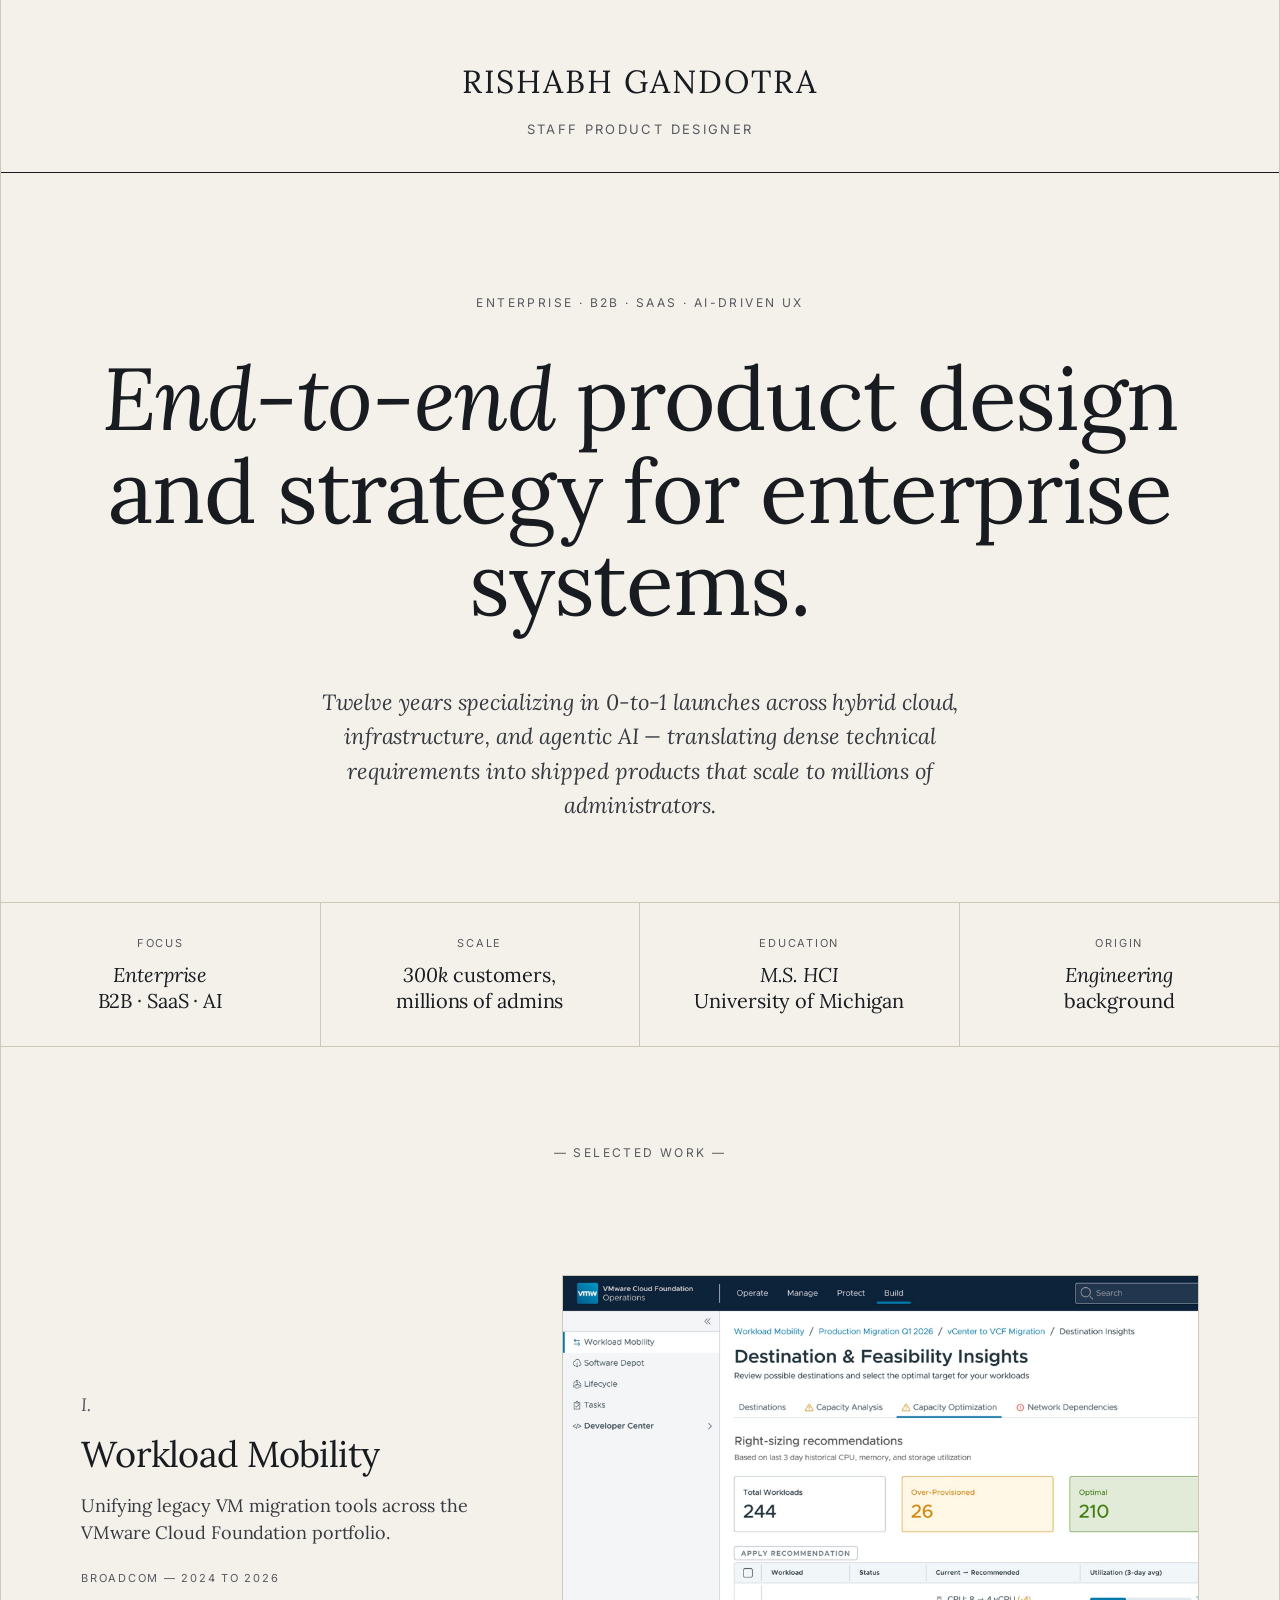
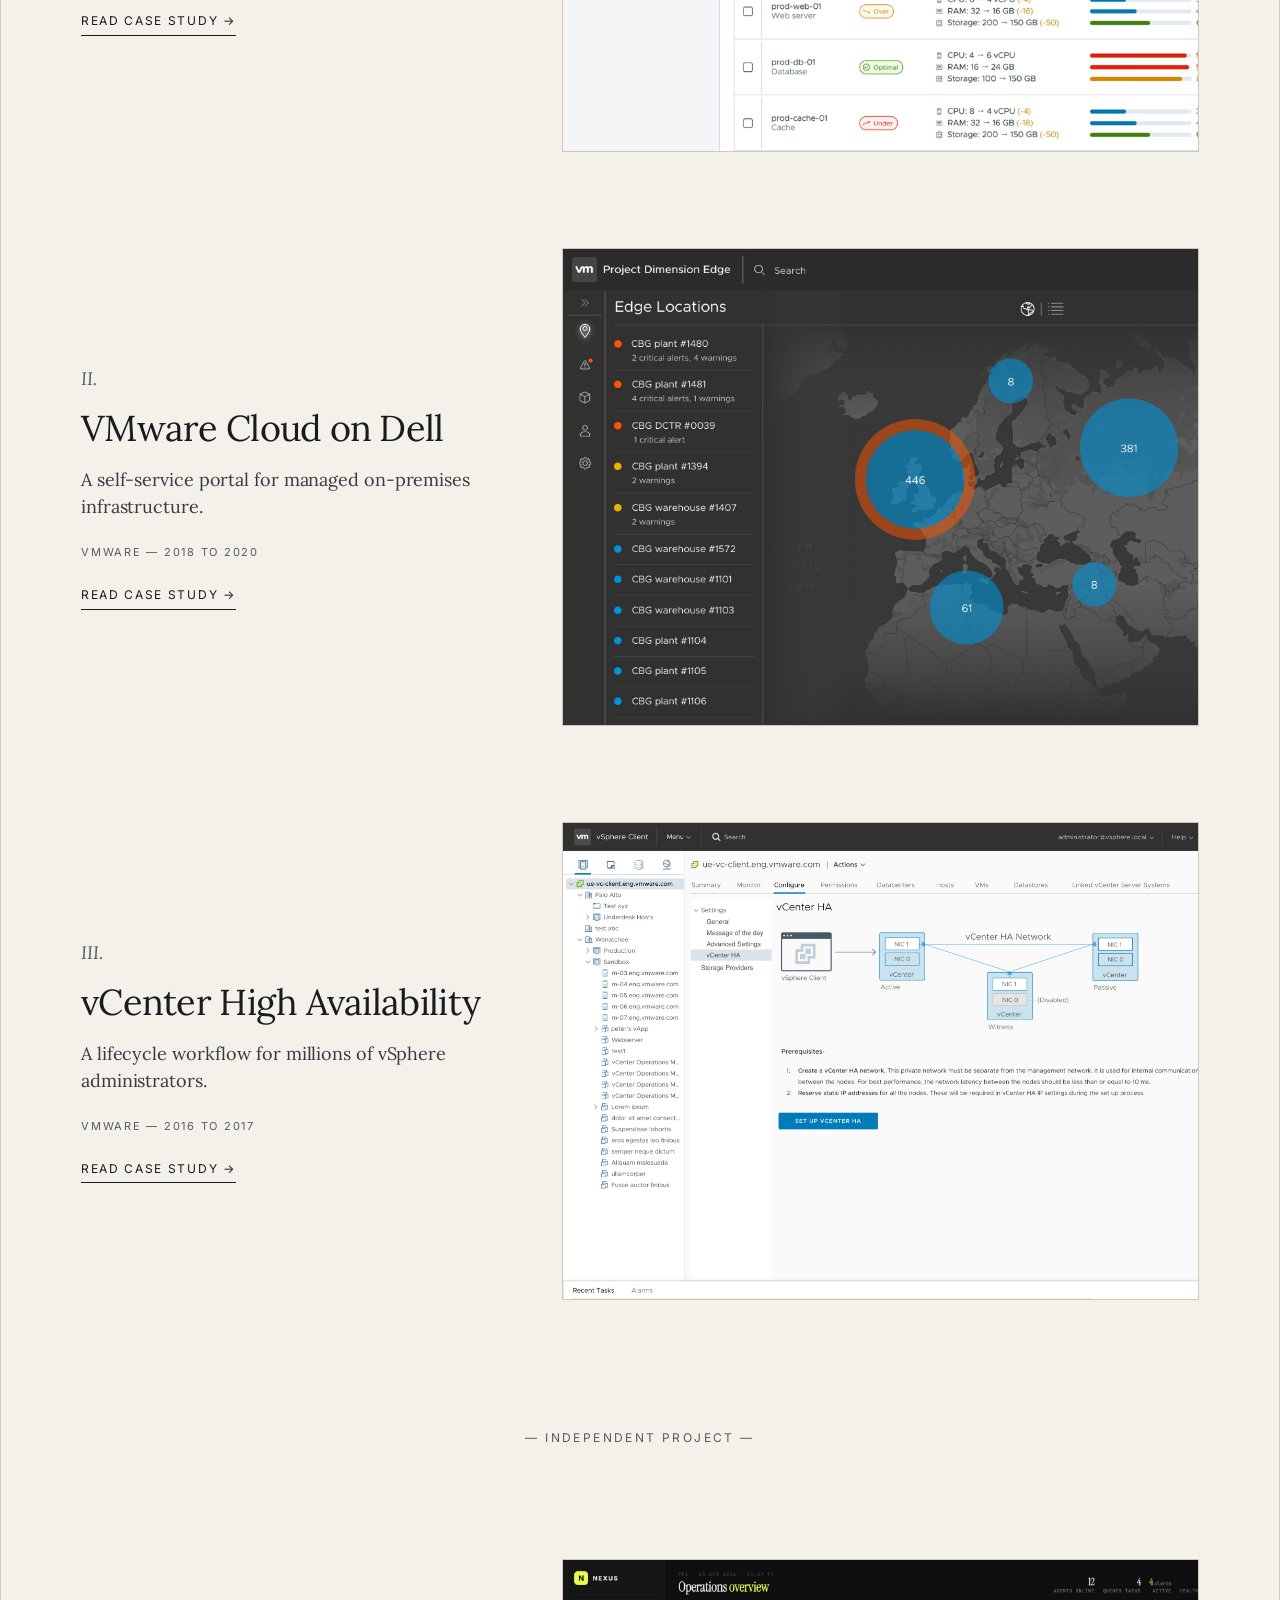
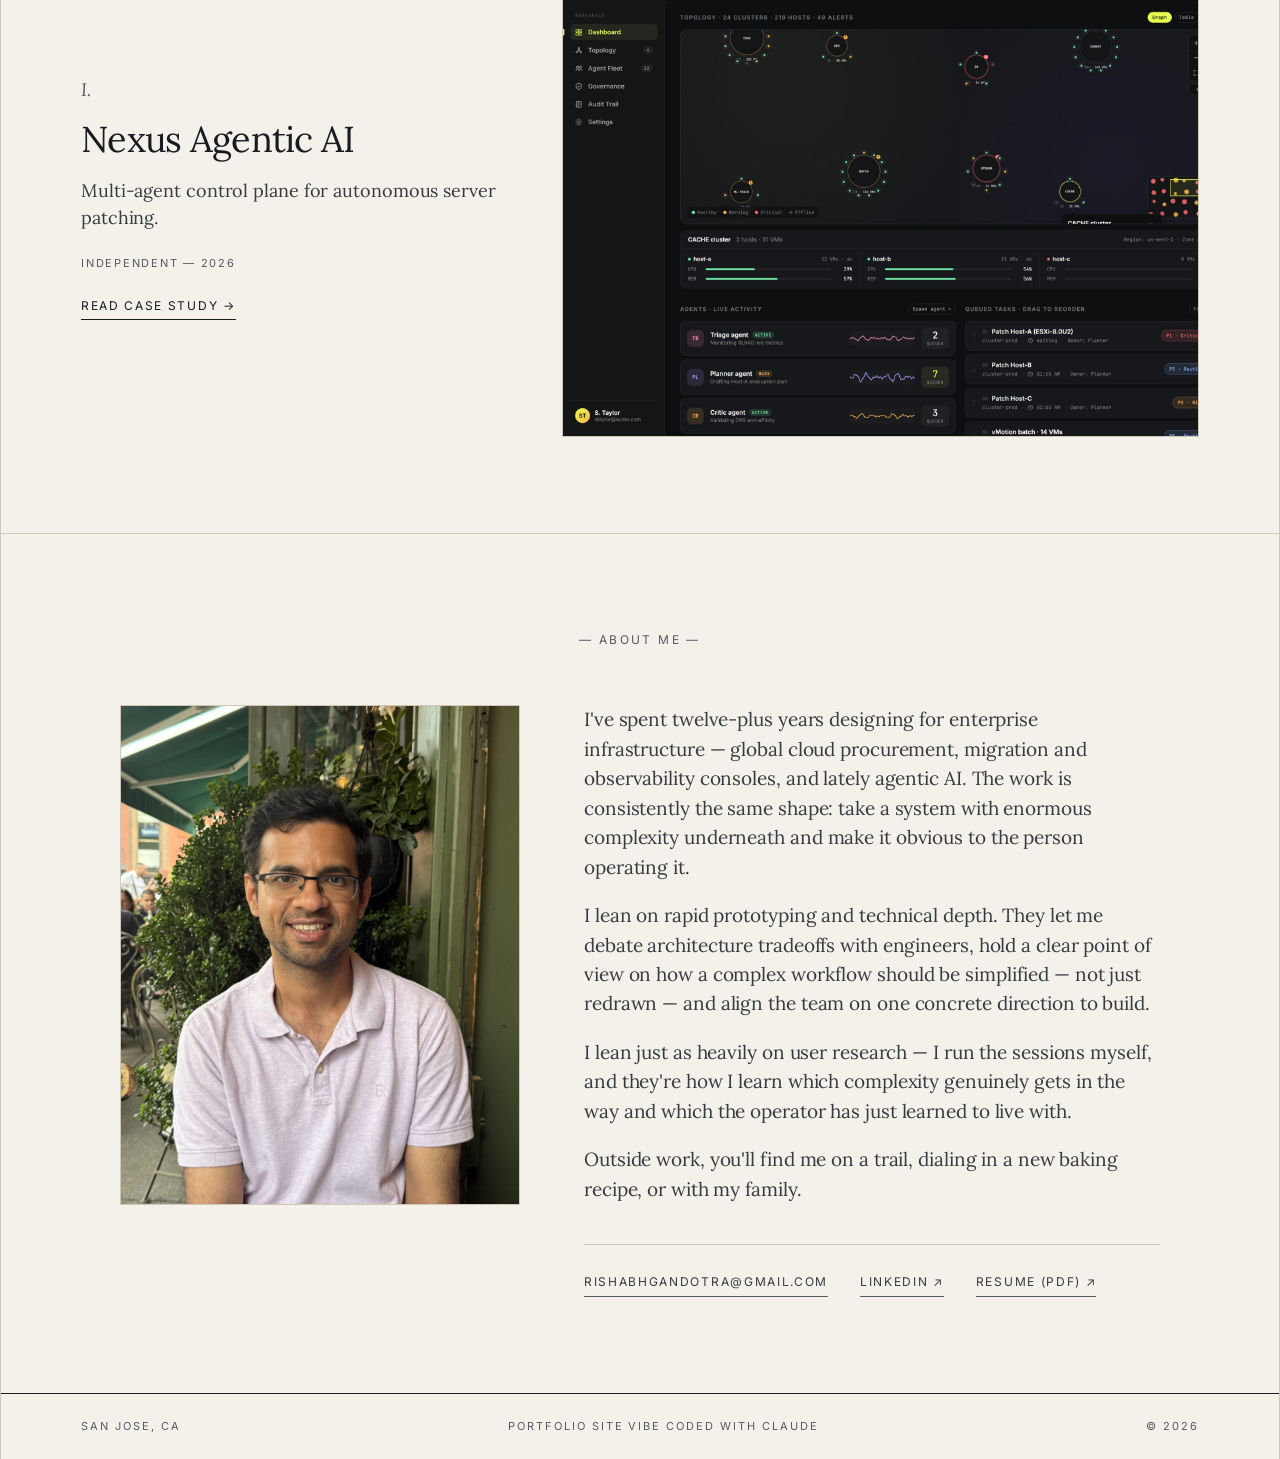
==== index.html @ c3713e0d "Rewrite About Me; refresh resume PDF Tighten the About Me section to a clearer point of view — a the" ====
<!doctype html>
<html lang="en">
<head>
<meta charset="utf-8" />
<meta name="viewport" content="width=device-width, initial-scale=1" />
<title>Rishabh Gandotra — Staff Product Designer</title>
<meta name="description" content="Staff Product Designer with over a decade of experience crafting enterprise B2B solutions. San Jose, CA." />
<link rel="icon" type="image/svg+xml" href="favicon.svg">
<link rel="icon" sizes="any" href="favicon.ico">
<link rel="preconnect" href="https://fonts.googleapis.com">
<link rel="preconnect" href="https://fonts.gstatic.com" crossorigin>
<link href="https://fonts.googleapis.com/css2?family=Lora:ital,wght@0,400;1,400&family=Inter:wght@400;500&display=swap" rel="stylesheet">
<style>
*, *::before, *::after { box-sizing: border-box; }
html, body { margin: 0; padding: 0; background: #F4F1EA; }
body { font-family: 'Inter', system-ui, sans-serif; }
#root { display: flex; justify-content: center; }

.qm {
  --bg: #F4F1EA;
  --ink: #181B20;
  --ink-2: #373B41;
  --muted: #575A60;
  --hair: #CFC8B9;
  background: var(--bg);
  color: var(--ink);
  font-family: 'Inter', -apple-system, sans-serif;
  font-size: 16px;
  line-height: 1.6;
  letter-spacing: -0.005em;
  width: 100%;
  max-width: 1280px;
  border-left: 1px solid var(--hair);
  border-right: 1px solid var(--hair);
  box-shadow: 0 1px 3px rgba(0,0,0,.04);
}
.qm a { color: inherit; text-decoration: none; }
.qm .container { padding: 0 80px; }

/* Masthead */
.qm .masthead {
  text-align: center;
  padding: 56px 80px 32px;
  border-bottom: 1px solid var(--ink);
}
.qm .masthead .name {
  font-family: 'Lora', 'Times New Roman', serif;
  font-weight: 400;
  font-size: 32px;
  letter-spacing: 0.06em;
  text-transform: uppercase;
}
.qm .masthead .sub {
  font-size: 13px;
  color: var(--muted);
  letter-spacing: 0.18em;
  text-transform: uppercase;
  margin-top: 12px;
}

/* Hero */
.qm .hero {
  padding: 120px 80px 80px;
  text-align: center;
  border-bottom: 1px solid var(--hair);
}
.qm .hero .eyebrow {
  font-size: 12px;
  letter-spacing: 0.2em;
  text-transform: uppercase;
  color: var(--muted);
  margin-bottom: 40px;
}
.qm .display {
  font-family: 'Lora', serif;
  font-weight: 400;
  font-size: 88px;
  line-height: 1.05;
  letter-spacing: -0.015em;
  max-width: 22ch;
  margin: 0 auto;
}
.qm .display em { font-style: italic; }
.qm .lead {
  margin: 56px auto 0;
  font-family: 'Lora', serif;
  font-style: italic;
  font-weight: 400;
  font-size: 22px;
  line-height: 1.55;
  color: var(--ink-2);
  max-width: 56ch;
}

/* Credentials strip */
.qm .credentials {
  display: grid;
  grid-template-columns: repeat(4, 1fr);
  border-bottom: 1px solid var(--hair);
  text-align: center;
}
.qm .credentials > div {
  padding: 32px 24px;
  border-right: 1px solid var(--hair);
}
.qm .credentials > div:last-child { border-right: none; }
.qm .credentials .label {
  font-size: 11px;
  letter-spacing: 0.16em;
  text-transform: uppercase;
  color: var(--muted);
  margin-bottom: 10px;
}
.qm .credentials .val {
  font-family: 'Lora', serif;
  font-size: 20px;
  letter-spacing: -0.005em;
  line-height: 1.3;
}
.qm .credentials .val em { font-style: italic; }

/* Work section */
.qm .work { padding: 96px 0; }
.qm .work-header {
  text-align: center;
  margin-bottom: 64px;
}
.qm .work-header .label {
  font-size: 12px;
  letter-spacing: 0.2em;
  text-transform: uppercase;
  color: var(--muted);
}

/* Case study rows */
.qm .case {
  display: grid;
  grid-template-columns: 1fr 1.5fr;
  gap: 56px;
  align-items: center;
  padding: 48px 0;
  cursor: pointer;
}
.qm .case:last-of-type { padding-bottom: 0; }
.qm .case-text {
  display: flex;
  flex-direction: column;
  padding: 8px 0;
}
.qm .case-text .num {
  font-family: 'Lora', serif;
  font-style: italic;
  font-size: 18px;
  color: var(--muted);
  margin-bottom: 16px;
}
.qm .case-text .ttl {
  font-family: 'Lora', serif;
  font-weight: 400;
  font-size: 36px;
  line-height: 1.05;
  letter-spacing: -0.02em;
  color: var(--ink);
  margin-bottom: 14px;
  width: fit-content;
  background-image: linear-gradient(currentColor, currentColor);
  background-repeat: no-repeat;
  background-position: 0 100%;
  background-size: 0% 1px;
  transition: background-size 0.5s cubic-bezier(0.4, 0, 0.2, 1);
  padding-bottom: 4px;
}
.qm .case:hover .case-text .ttl { background-size: 100% 1px; }
.qm .case-text .sub {
  font-family: 'Lora', serif;
  font-size: 18px;
  line-height: 1.5;
  color: var(--ink-2);
  max-width: 42ch;
  margin-bottom: 24px;
  letter-spacing: -0.005em;
}
.qm .case-text .yr {
  font-family: 'Inter', sans-serif;
  font-size: 11px;
  letter-spacing: 0.16em;
  text-transform: uppercase;
  color: var(--muted);
  margin-bottom: 24px;
}
.qm .case-text .case-link {
  font-family: 'Inter', sans-serif;
  font-size: 12px;
  letter-spacing: 0.14em;
  text-transform: uppercase;
  color: var(--ink);
  border-bottom: 1px solid var(--ink);
  padding-bottom: 4px;
  align-self: flex-start;
}
.qm .case-image {
  aspect-ratio: 4/3;
  border: 1px solid var(--hair);
  overflow: hidden;
  display: flex;
  align-items: center;
  justify-content: center;
  position: relative;
}
.qm .case-image img {
  width: 100%;
  height: 100%;
  object-fit: cover;
  object-position: top left;
  display: block;
}

/* About section */
.qm .about {
  padding: 96px 80px;
  border-top: 1px solid var(--hair);
}
.qm .about-grid {
  display: grid;
  grid-template-columns: 400px 1fr;
  gap: 64px;
  align-items: start;
  max-width: 1040px;
  margin: 0 auto;
}
.qm .about-photo {
  border: 1px solid var(--hair);
  background: #EEEAE0;
  aspect-ratio: 4/5;
  overflow: hidden;
}
.qm .about-photo img {
  width: 100%;
  height: 100%;
  object-fit: cover;
  object-position: center 18%;
  display: block;
}
.qm .about-text {
  font-family: 'Lora', serif;
  font-size: 19px;
  line-height: 1.55;
  color: var(--ink-2);
  letter-spacing: -0.005em;
}
.qm .about-text p { margin: 0; }
.qm .about-text p + p { margin-top: 1em; }
.qm .about-links {
  margin-top: 40px;
  padding-top: 28px;
  border-top: 1px solid var(--hair);
  display: flex;
  gap: 32px;
  flex-wrap: wrap;
  font-family: 'Inter', sans-serif;
  font-size: 12px;
  letter-spacing: 0.14em;
  text-transform: uppercase;
}
.qm .about-links a {
  border-bottom: 1px solid var(--muted);
  padding-bottom: 4px;
  color: var(--ink-2);
}
.qm .about-links a:hover { color: var(--ink); border-color: var(--ink); }

/* Footer */
.qm .footer {
  background: var(--bg);
  padding: 24px 80px;
  border-top: 1px solid var(--ink);
}
.qm .footer .colophon {
  font-size: 11px;
  letter-spacing: 0.18em;
  text-transform: uppercase;
  color: var(--muted);
  display: flex;
  justify-content: space-between;
}

/* ============ TABLET (≤ 1279px) ============ */
@media (max-width: 1279px) {
  .qm .container { padding: 0 48px; }
  .qm .masthead { padding: 48px 48px 28px; }
  .qm .hero { padding: 88px 48px 64px; }
  .qm .display { font-size: 68px; max-width: 22ch; }
  .qm .lead { font-size: 20px; margin-top: 44px; }
  .qm .credentials > div { padding: 28px 20px; }
  .qm .credentials .val { font-size: 18px; }
  .qm .work { padding: 80px 0; }
  .qm .work-header { margin-bottom: 48px; }
  .qm .case { grid-template-columns: 1fr 1.4fr; gap: 40px; padding: 36px 0; }
  .qm .case-text .ttl { font-size: 32px; }
  .qm .case-text .sub { font-size: 17px; }
  .qm .about { padding: 80px 48px; }
  .qm .about-grid {
    grid-template-columns: 340px 1fr;
    gap: 48px;
  }
  .qm .about-text { font-size: 18px; }
  .qm .footer { padding: 24px 48px; }
}

/* ============ MOBILE (≤ 767px) ============ */
@media (max-width: 767px) {
  body { background: var(--bg, #F4F1EA); }
  .qm {
    border-left: none;
    border-right: none;
    box-shadow: none;
  }
  .qm .container { padding: 0 20px; }

  /* Masthead */
  .qm .masthead { padding: 32px 20px 20px; }
  .qm .masthead .name { font-size: 22px; letter-spacing: 0.05em; }
  .qm .masthead .sub { font-size: 11px; letter-spacing: 0.16em; margin-top: 8px; }

  /* Hero */
  .qm .hero { padding: 48px 20px 36px; }
  .qm .hero .eyebrow { font-size: 10px; letter-spacing: 0.16em; margin-bottom: 24px; }
  .qm .display { font-size: 34px; line-height: 1.08; }
  .qm .lead { font-size: 17px; margin-top: 28px; line-height: 1.5; }

  /* Credentials — stack 4 → 1 */
  .qm .credentials { grid-template-columns: 1fr; }
  .qm .credentials > div {
    border-right: none;
    border-bottom: 1px solid var(--hair);
    padding: 20px 20px;
  }
  .qm .credentials > div:last-child { border-bottom: none; }
  .qm .credentials .label { font-size: 10px; margin-bottom: 6px; }
  .qm .credentials .val { font-size: 17px; }

  /* Work / case rows — stack image above text */
  .qm .work { padding: 48px 0; }
  .qm .work-header { margin-bottom: 32px; }
  .qm .work-header .label { font-size: 10px; }
  .qm .case {
    grid-template-columns: 1fr;
    gap: 16px;
    padding: 28px 0;
  }
  .qm .case-text { padding: 4px 0 0; }
  .qm .case-text .num { font-size: 16px; margin-bottom: 10px; }
  .qm .case-text .ttl { font-size: 26px; }
  .qm .case-text .sub { font-size: 16px; margin-bottom: 16px; }
  .qm .case-text .yr { font-size: 10px; margin-bottom: 16px; }
  .qm .case-text .case-link { font-size: 11px; }

  /* About — stack photo above text */
  .qm .about { padding: 48px 20px; }
  .qm .about-grid {
    grid-template-columns: 1fr;
    gap: 28px;
  }
  .qm .about-photo {
    max-width: 240px;
    margin: 0 auto;
    aspect-ratio: 4/5;
  }
  .qm .about-text { font-size: 17px; line-height: 1.55; }
  .qm .about-links {
    margin-top: 28px;
    padding-top: 20px;
    gap: 16px;
    font-size: 11px;
    flex-direction: column;
    align-items: flex-start;
  }

  /* Footer — stack colophon */
  .qm .footer { padding: 20px 20px; }
  .qm .footer .colophon {
    flex-direction: column;
    gap: 6px;
    text-align: center;
    align-items: center;
    font-size: 10px;
    letter-spacing: 0.16em;
  }
}
</style>
</head>
<body>

<div id="root">
  <div class="qm">

    <header class="masthead">
      <div class="name">Rishabh Gandotra</div>
      <div class="sub">Staff Product Designer</div>
    </header>

    <section class="hero">
      <div class="eyebrow">Enterprise · B2B · SaaS · AI-driven UX</div>
      <h1 class="display"><em>End-to-end</em> product design and strategy for enterprise systems.</h1>
      <p class="lead">Twelve years specializing in 0-to-1 launches across hybrid cloud, infrastructure, and agentic AI — translating dense technical requirements into shipped products that scale to millions of administrators.</p>
    </section>

    <section class="credentials" aria-label="Credentials">
      <div>
        <div class="label">Focus</div>
        <div class="val"><em>Enterprise</em><br>B2B · SaaS · AI</div>
      </div>
      <div>
        <div class="label">Scale</div>
        <div class="val"><em>300k</em> customers,<br>millions of admins</div>
      </div>
      <div>
        <div class="label">Education</div>
        <div class="val"><em>M.S. HCI</em><br>University of Michigan</div>
      </div>
      <div>
        <div class="label">Origin</div>
        <div class="val"><em>Engineering</em><br>background</div>
      </div>
    </section>

    <section class="work" aria-label="Selected Work">
      <div class="container">
        <div class="work-header">
          <div class="label">— Selected Work —</div>
        </div>

        <a class="case" href="case-studies/workload-mobility.html" aria-label="Read case study: Workload Mobility">
          <div class="case-text">
            <span class="num">I.</span>
            <div class="ttl">Workload Mobility</div>
            <div class="sub">Unifying legacy VM migration tools across the VMware Cloud Foundation portfolio.</div>
            <div class="yr">Broadcom — 2024 to 2026</div>
            <div class="case-link">Read case study →</div>
          </div>
          <div class="case-image" style="background:#fff">
            <img loading="lazy" src="assets/case-workload.jpg" alt="Workload Mobility — destination and feasibility insights">
          </div>
        </a>

        <a class="case" href="case-studies/vmware-cloud-on-dell.html" aria-label="Read case study: VMware Cloud on Dell">
          <div class="case-text">
            <span class="num">II.</span>
            <div class="ttl">VMware Cloud on Dell</div>
            <div class="sub">A self-service portal for managed on-premises infrastructure.</div>
            <div class="yr">VMware — 2018 to 2020</div>
            <div class="case-link">Read case study →</div>
          </div>
          <div class="case-image" style="background:#1B1B1B">
            <img loading="lazy" src="assets/case-vmc.jpg" alt="VMware Cloud on Dell — global edge locations">
          </div>
        </a>

        <a class="case" href="case-studies/vcenter-high-availability.html" aria-label="Read case study: vCenter High Availability">
          <div class="case-text">
            <span class="num">III.</span>
            <div class="ttl">vCenter High Availability</div>
            <div class="sub">A lifecycle workflow for millions of vSphere administrators.</div>
            <div class="yr">VMware — 2016 to 2017</div>
            <div class="case-link">Read case study →</div>
          </div>
          <div class="case-image" style="background:#fff">
            <img loading="lazy" src="assets/case-vcha.jpg" alt="vCenter High Availability — resource settings configuration">
          </div>
        </a>

        <div class="work-header" style="margin-top: 80px;">
          <div class="label">— Independent Project —</div>
        </div>

        <a class="case" href="case-studies/nexus-agentic-ai.html" aria-label="Read case study: Nexus Agentic AI">
          <div class="case-text">
            <span class="num">I.</span>
            <div class="ttl">Nexus Agentic AI</div>
            <div class="sub">Multi-agent control plane for autonomous server patching.</div>
            <div class="yr">Independent — 2026</div>
            <div class="case-link">Read case study →</div>
          </div>
          <div class="case-image" style="background:#0E0E0D">
            <img loading="lazy" src="assets/case-nexus.jpg" alt="Nexus Agentic AI — operations dashboard">
          </div>
        </a>
      </div>
    </section>

    <section class="about" id="about">
      <div class="work-header" style="margin-bottom:56px">
        <div class="label">— About Me —</div>
      </div>
      <div class="about-grid">
        <div class="about-photo">
          <img loading="lazy" src="assets/portrait.jpg" alt="Rishabh Gandotra">
        </div>
        <div class="about-text">
          <p>I've spent twelve-plus years designing for enterprise infrastructure — global cloud procurement, migration and observability consoles, and lately agentic AI. The work is consistently the same shape: take a system with enormous complexity underneath and make it obvious to the person operating it.</p>
          <p>I lean on rapid prototyping and technical depth. They let me debate architecture tradeoffs with engineers, hold a clear point of view on how a complex workflow should be simplified — not just redrawn — and align the team on one concrete direction to build.</p>
          <p>I lean just as heavily on user research — I run the sessions myself, and they're how I learn which complexity genuinely gets in the way and which the operator has just learned to live with.</p>
          <p>Outside work, you'll find me on a trail, dialing in a new baking recipe, or with my family.</p>
          <div class="about-links">
            <a href="mailto:rishabhgandotra@gmail.com">rishabhgandotra@gmail.com</a>
            <a href="https://www.linkedin.com/in/rishabhgandotra" target="_blank" rel="noopener noreferrer">LinkedIn ↗</a>
            <a href="assets/Rishabh-Gandotra-Resume.pdf" target="_blank" rel="noopener noreferrer">Resume (PDF) ↗</a>
          </div>
        </div>
      </div>
    </section>

    <footer class="footer">
      <div class="colophon">
        <span>San Jose, CA</span>
        <span>Portfolio site vibe coded with Claude</span>
        <span>© 2026</span>
      </div>
    </footer>

  </div>
</div>

<!-- Cloudflare Web Analytics -->
<script defer src='https://static.cloudflareinsights.com/beacon.min.js' data-cf-beacon='{"token": "ba10ff8f736d4e0297dd12cb1a3cc735"}'></script>
<!-- End Cloudflare Web Analytics -->
</body>
</html>
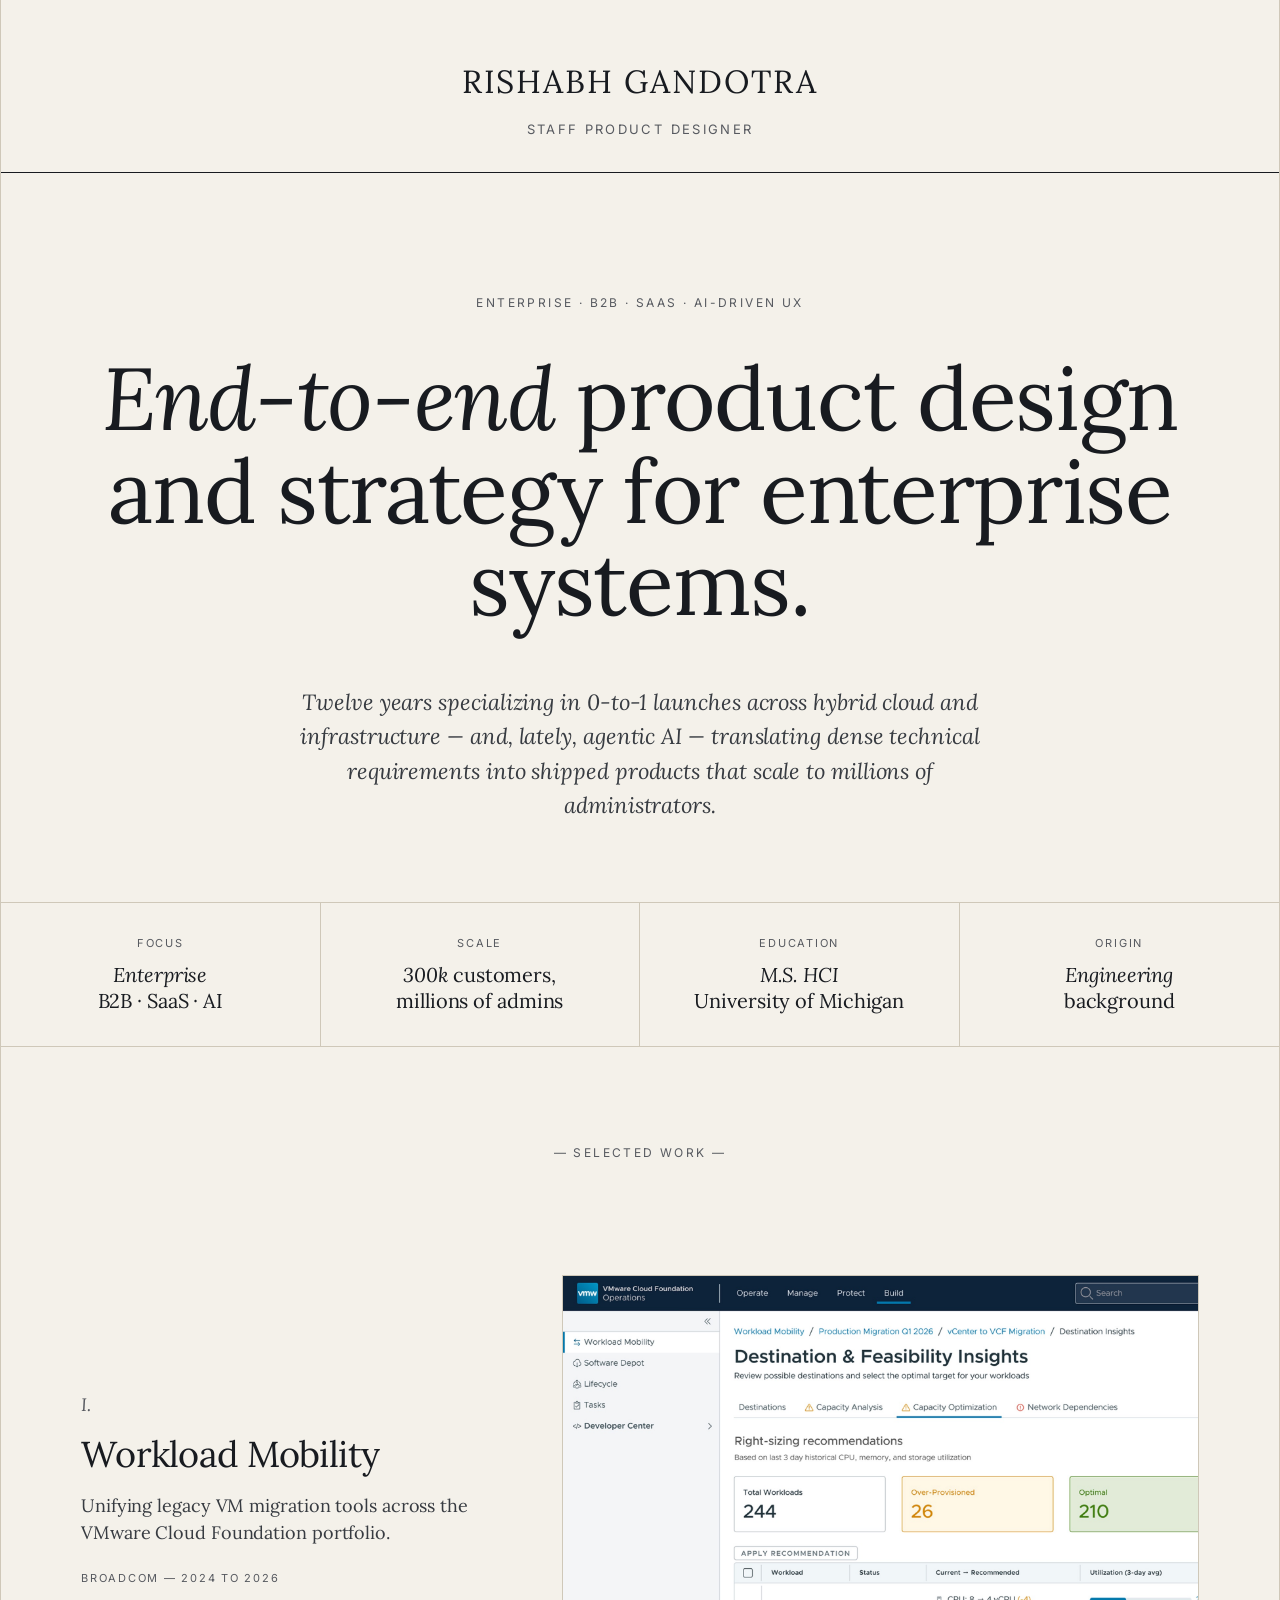
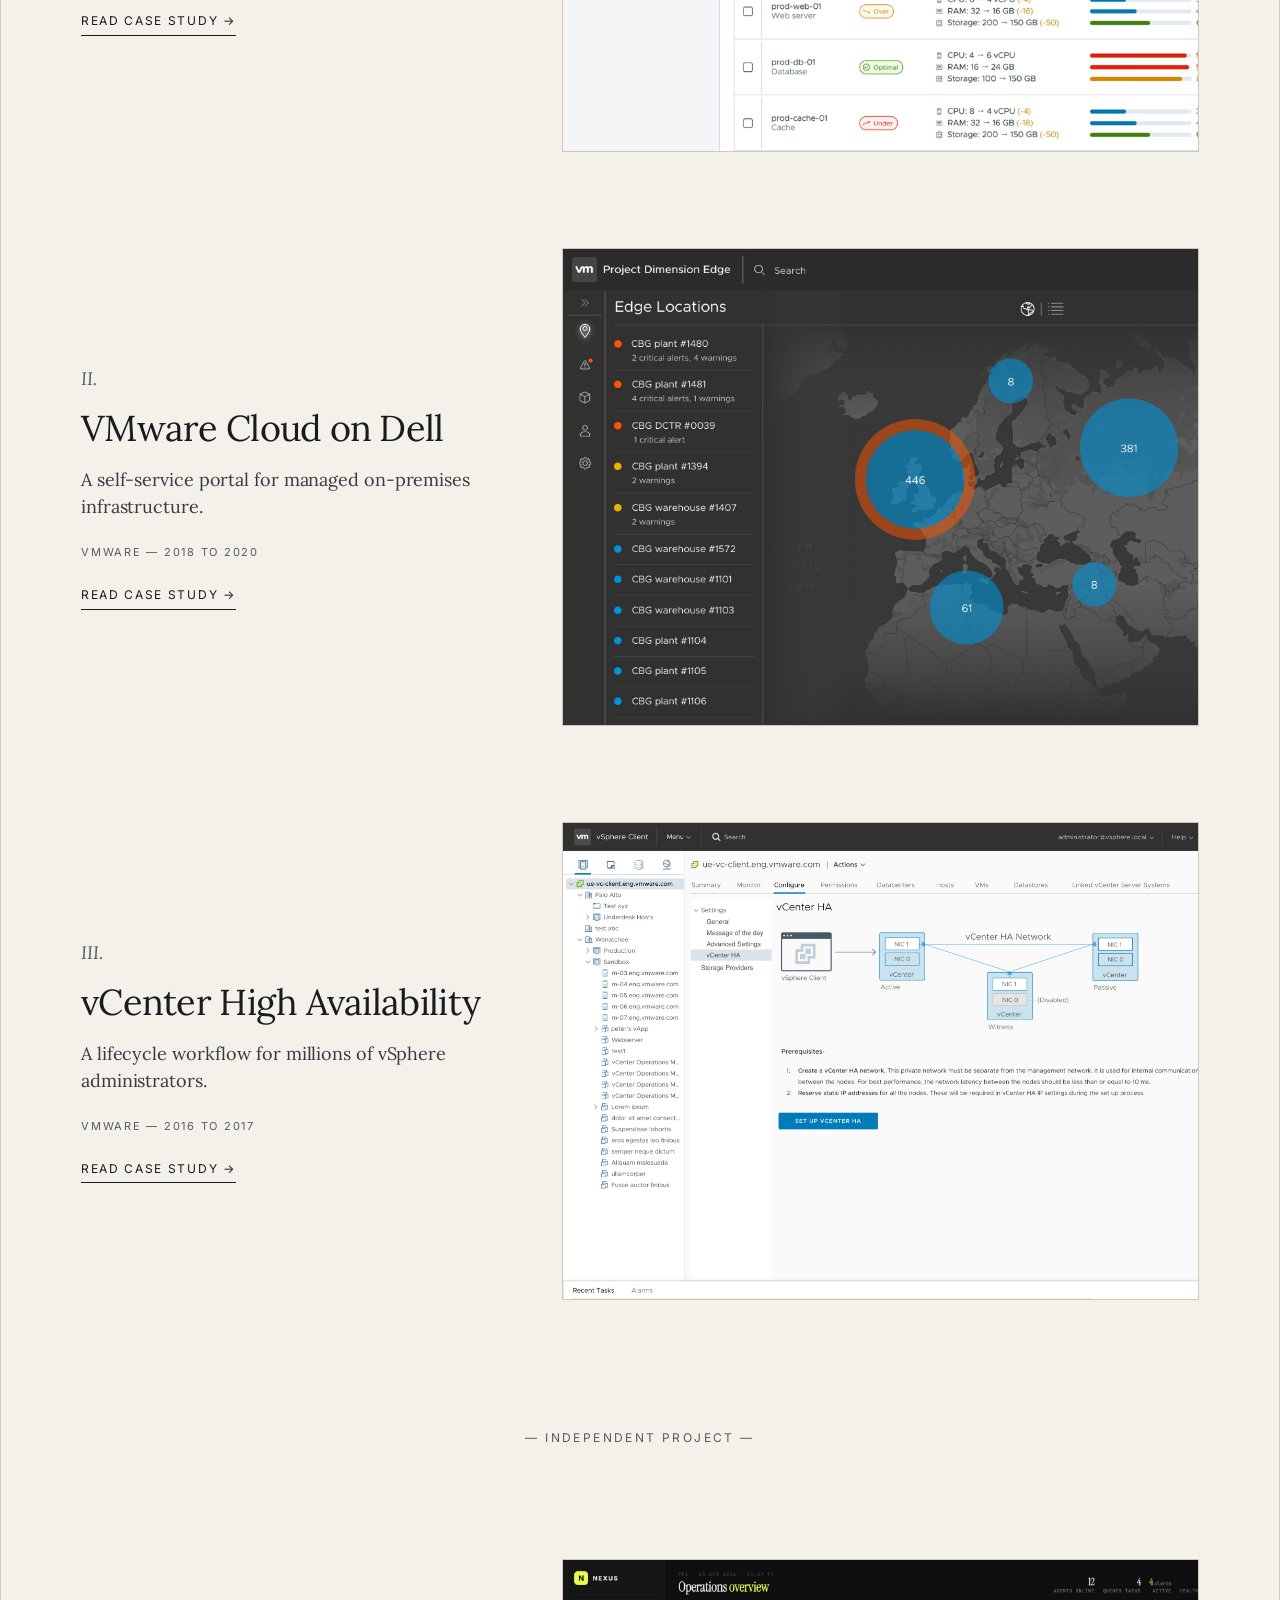
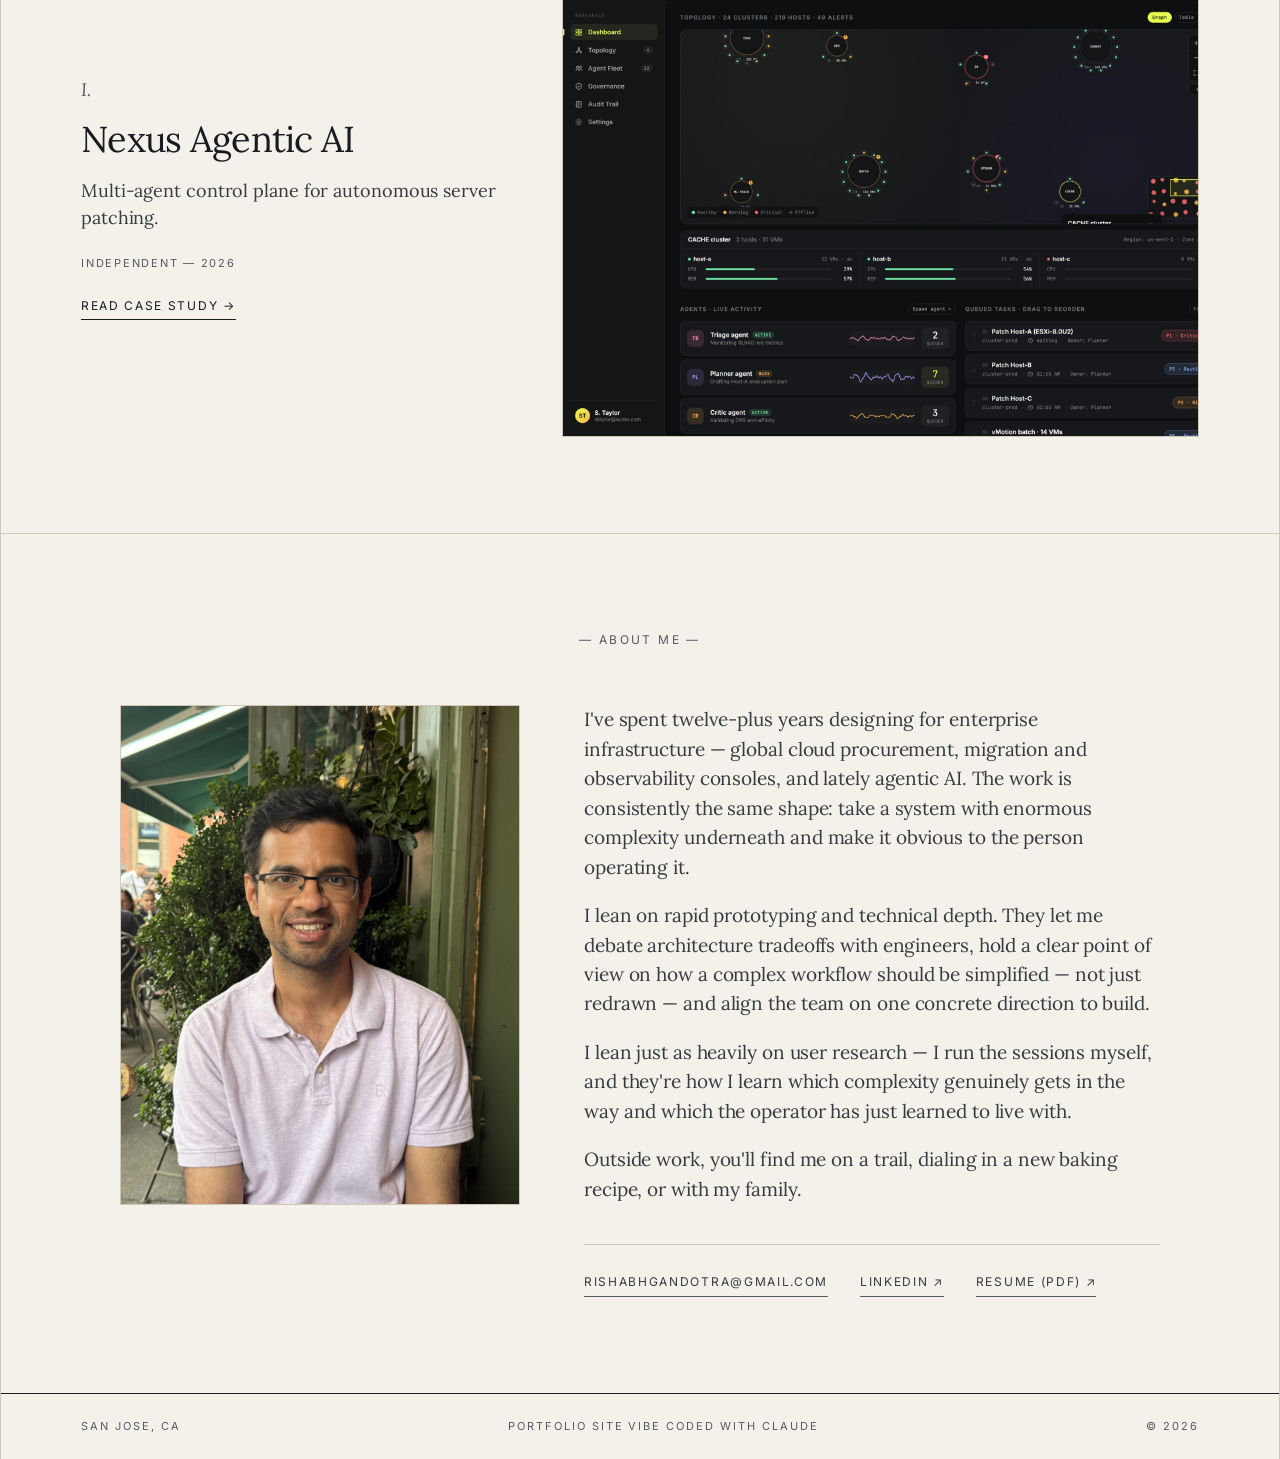
==== commit db270570: "Scope AI experience to recent work in intro and résumé The 12+ years claim read as covering AI-drive" ====
--- a/index.html
+++ b/index.html
@@ -402,7 +402,7 @@
     <section class="hero">
       <div class="eyebrow">Enterprise · B2B · SaaS · AI-driven UX</div>
       <h1 class="display"><em>End-to-end</em> product design and strategy for enterprise systems.</h1>
-      <p class="lead">Twelve years specializing in 0-to-1 launches across hybrid cloud, infrastructure, and agentic AI — translating dense technical requirements into shipped products that scale to millions of administrators.</p>
+      <p class="lead">Twelve years specializing in 0-to-1 launches across hybrid cloud and infrastructure — and, lately, agentic AI — translating dense technical requirements into shipped products that scale to millions of administrators.</p>
     </section>
 
     <section class="credentials" aria-label="Credentials">
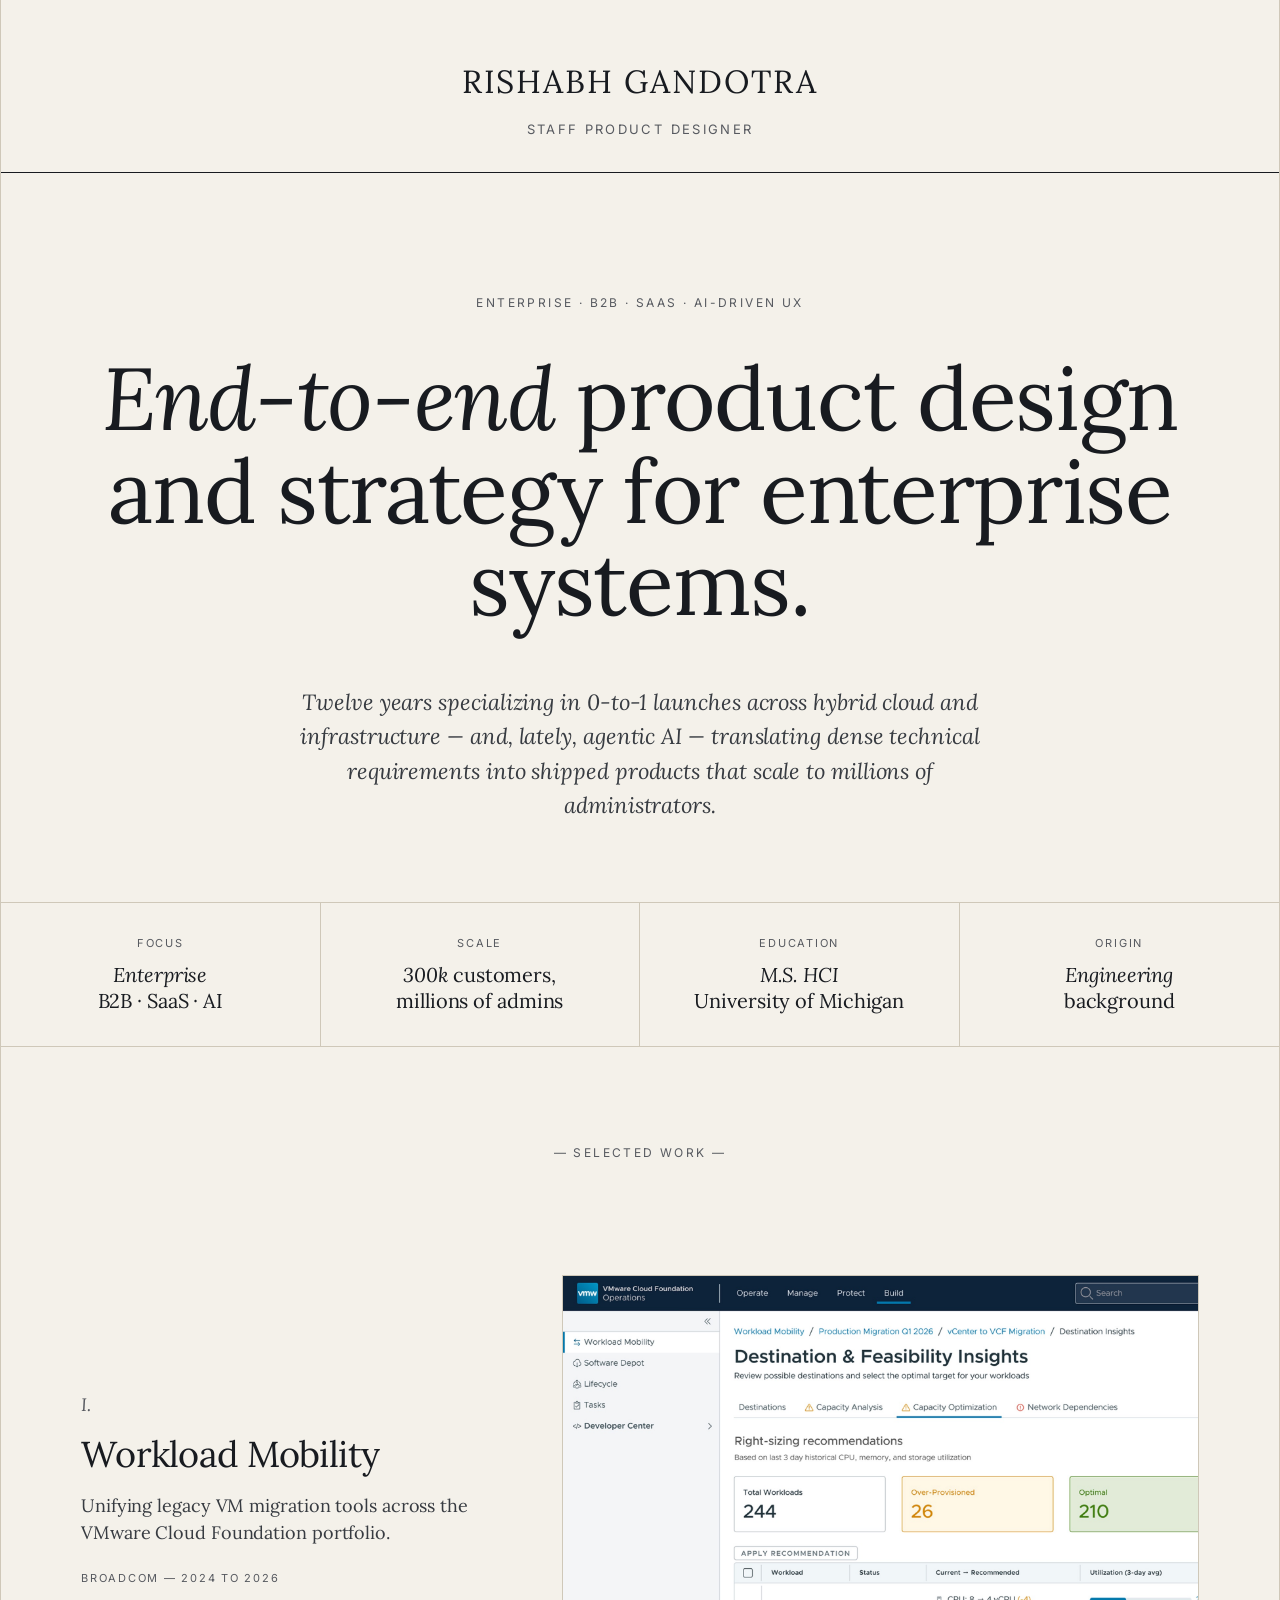
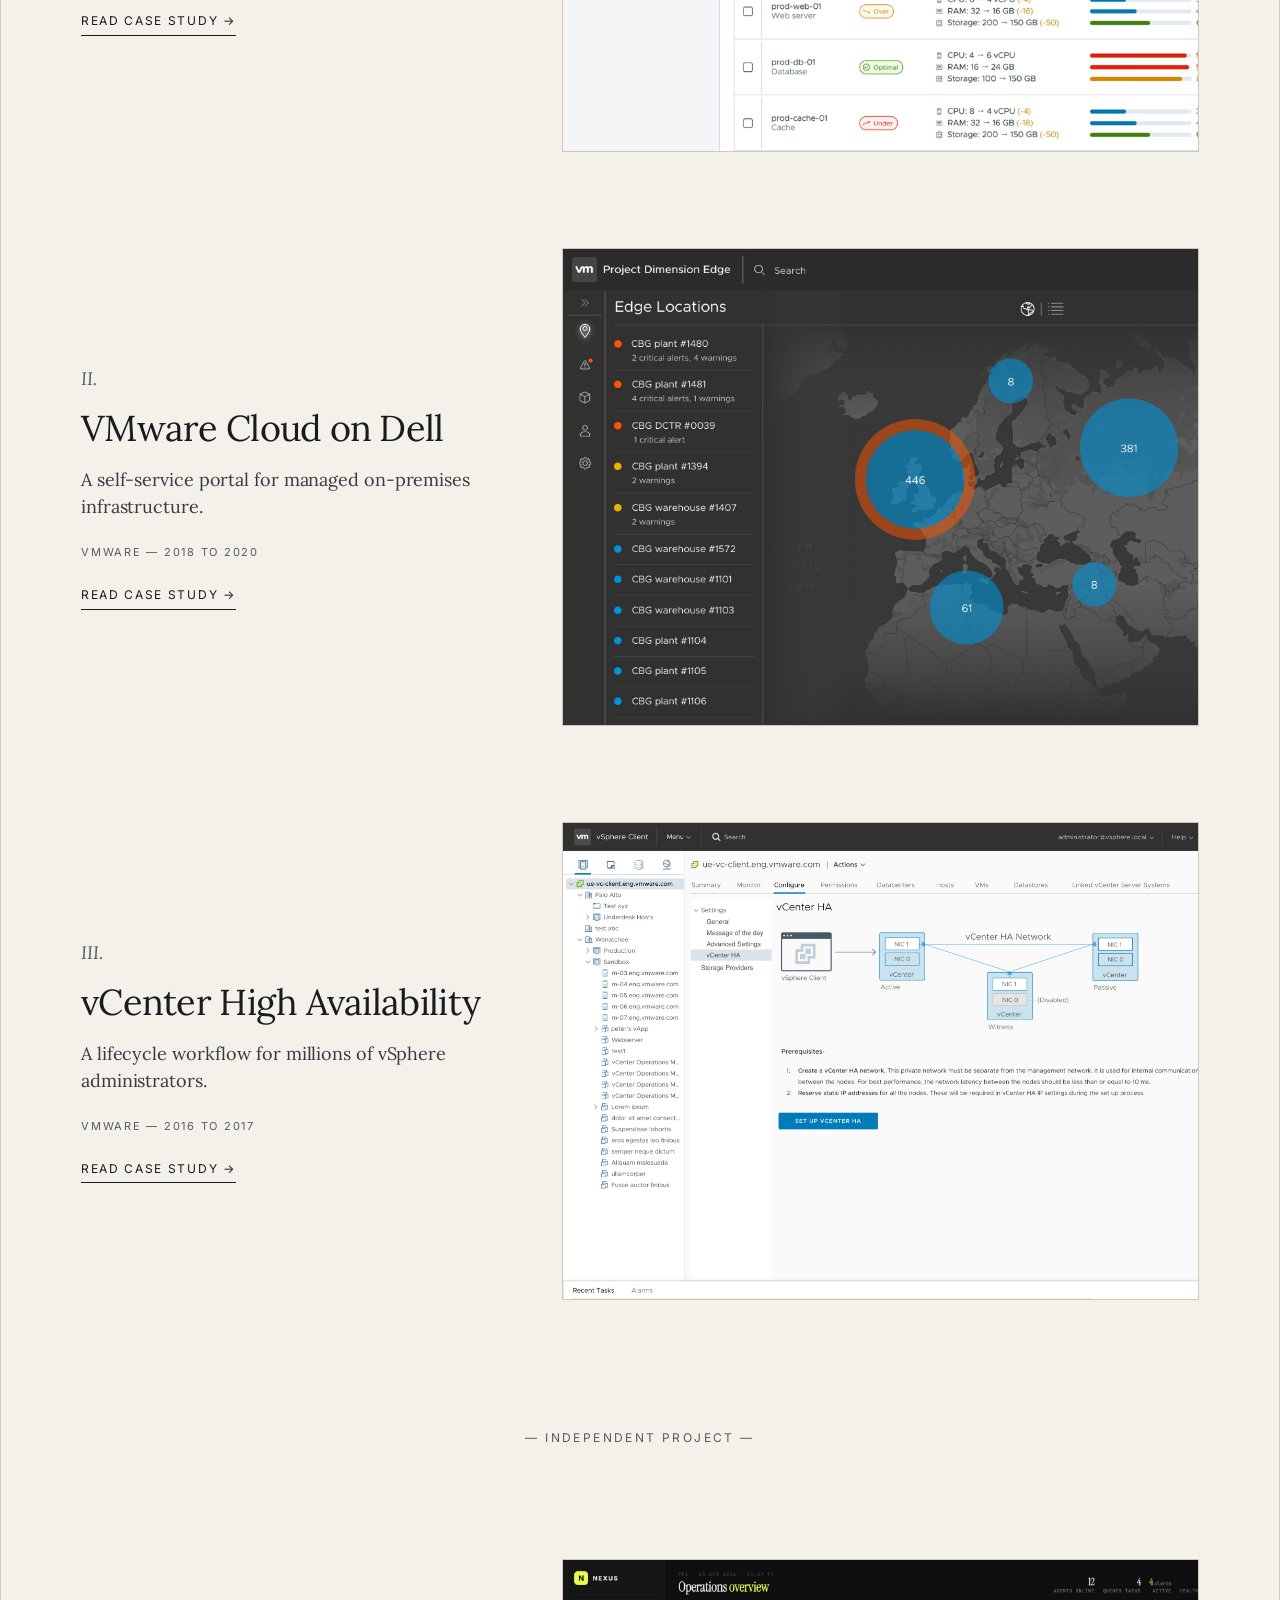
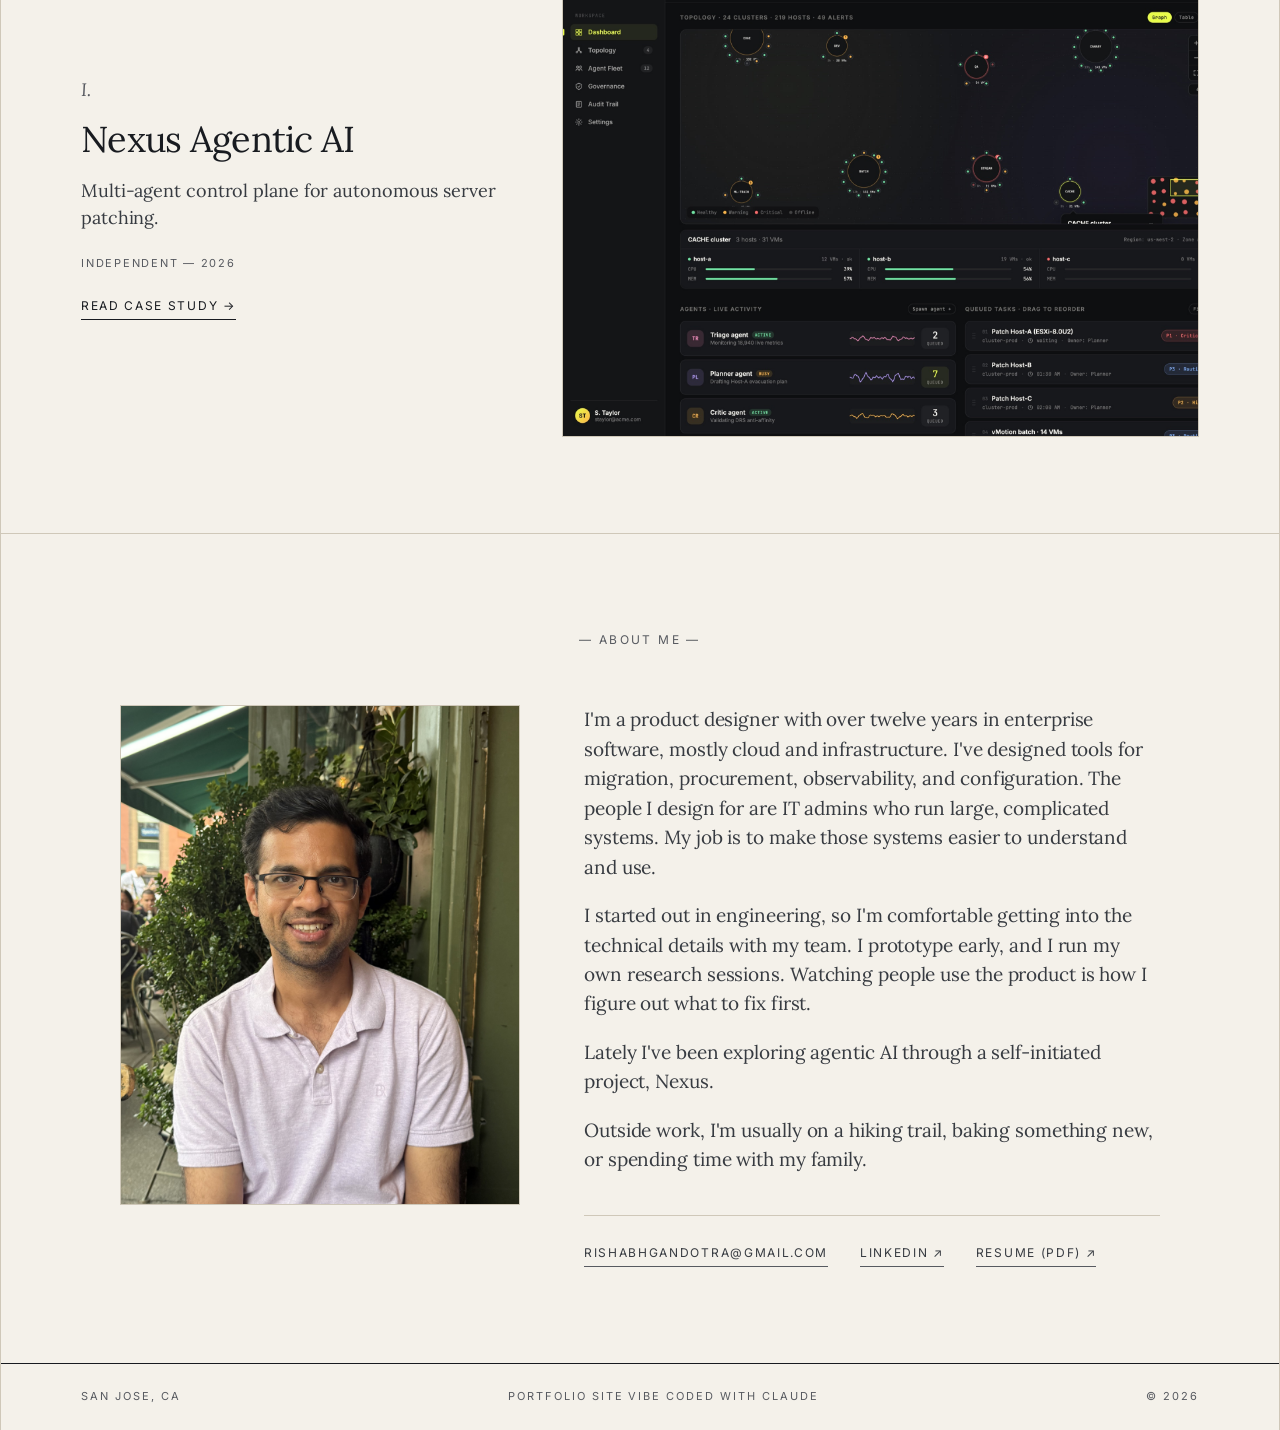
==== commit ff13627d: "Rewrite About section in plainer language Co-Authored-By: Claude Opus 5.5 <noreply@anthropic.com>" ====
--- a/index.html
+++ b/index.html
@@ -497,10 +497,10 @@
           <img loading="lazy" src="assets/portrait.jpg" alt="Rishabh Gandotra">
         </div>
         <div class="about-text">
-          <p>I've spent twelve-plus years designing for enterprise infrastructure — global cloud procurement, migration and observability consoles, and lately agentic AI. The work is consistently the same shape: take a system with enormous complexity underneath and make it obvious to the person operating it.</p>
-          <p>I lean on rapid prototyping and technical depth. They let me debate architecture tradeoffs with engineers, hold a clear point of view on how a complex workflow should be simplified — not just redrawn — and align the team on one concrete direction to build.</p>
-          <p>I lean just as heavily on user research — I run the sessions myself, and they're how I learn which complexity genuinely gets in the way and which the operator has just learned to live with.</p>
-          <p>Outside work, you'll find me on a trail, dialing in a new baking recipe, or with my family.</p>
+          <p>I'm a product designer with over twelve years in enterprise software, mostly cloud and infrastructure. I've designed tools for migration, procurement, observability, and configuration. The people I design for are IT admins who run large, complicated systems. My job is to make those systems easier to understand and use.</p>
+          <p>I started out in engineering, so I'm comfortable getting into the technical details with my team. I prototype early, and I run my own research sessions. Watching people use the product is how I figure out what to fix first.</p>
+          <p>Lately I've been exploring agentic AI through a self-initiated project, Nexus.</p>
+          <p>Outside work, I'm usually on a hiking trail, baking something new, or spending time with my family.</p>
           <div class="about-links">
             <a href="mailto:rishabhgandotra@gmail.com">rishabhgandotra@gmail.com</a>
             <a href="https://www.linkedin.com/in/rishabhgandotra" target="_blank" rel="noopener noreferrer">LinkedIn ↗</a>
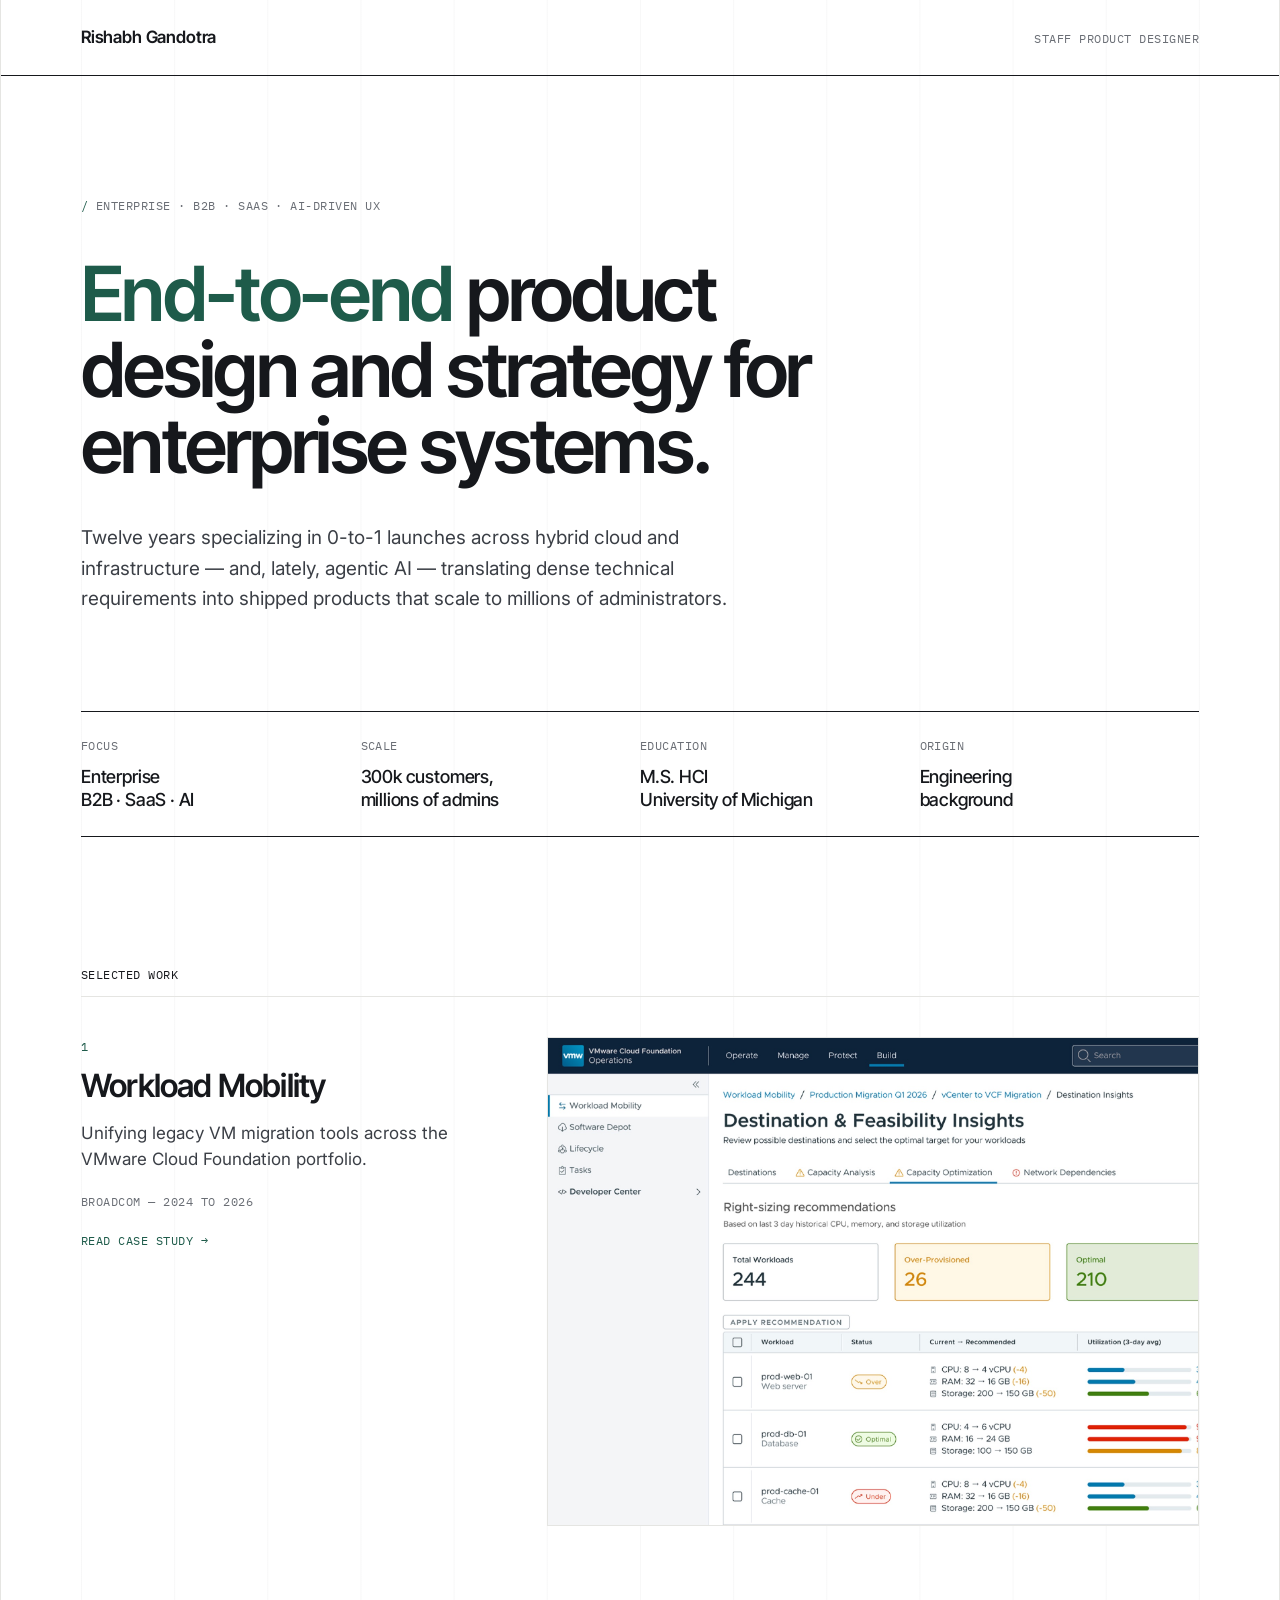
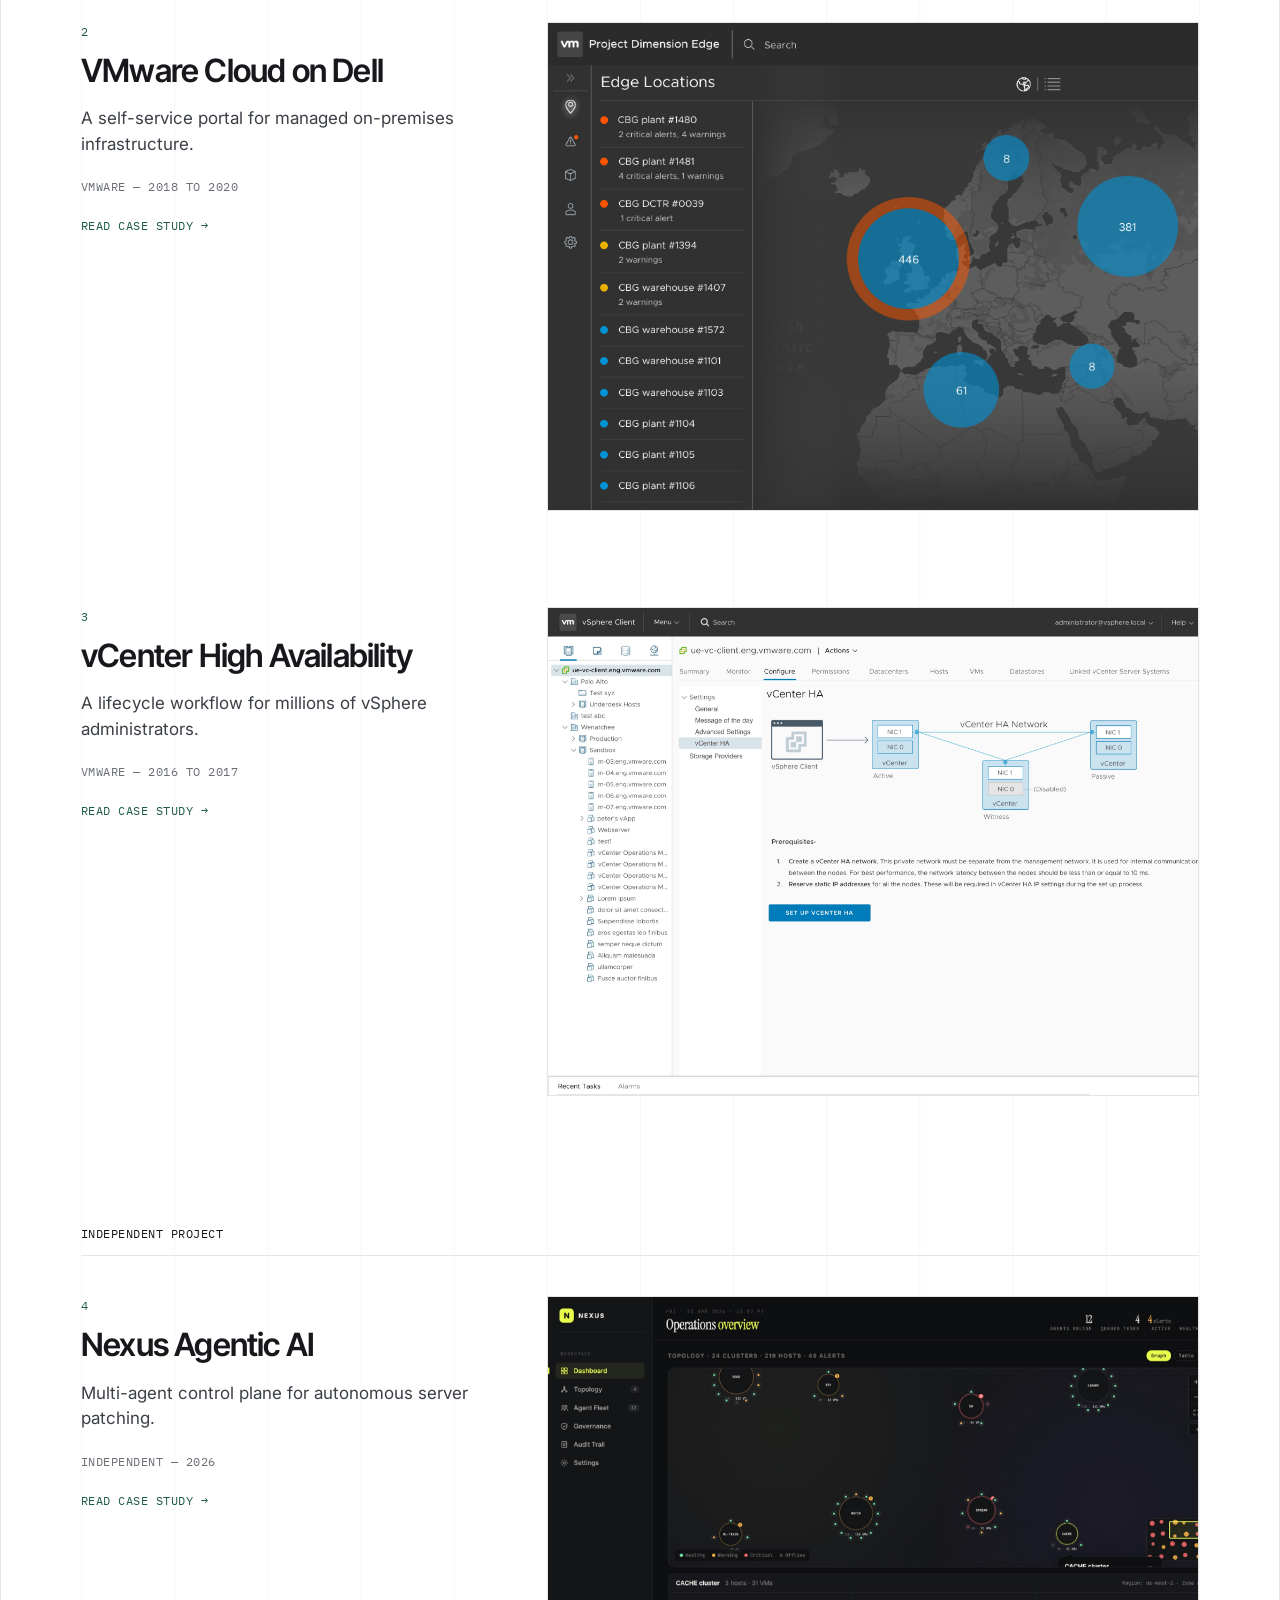
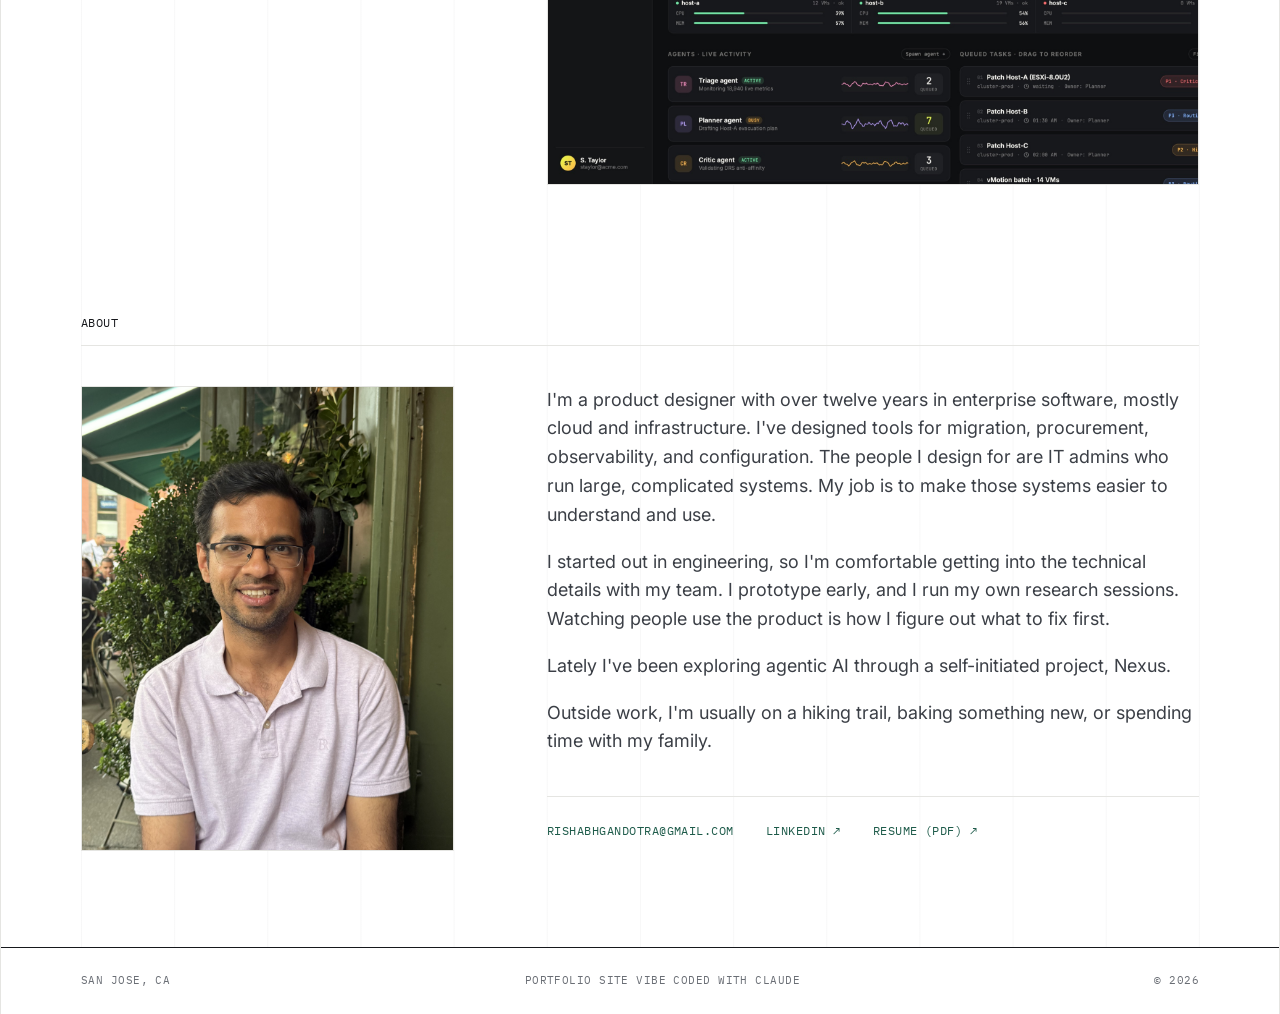
==== commit 71681644: "Restyle homepage: grid layout, Inter Tight + IBM Plex Mono, green accent - theme.css: white backgrou" ====
--- a/index.html
+++ b/index.html
@@ -9,195 +9,167 @@
 <link rel="icon" sizes="any" href="favicon.ico">
 <link rel="preconnect" href="https://fonts.googleapis.com">
 <link rel="preconnect" href="https://fonts.gstatic.com" crossorigin>
-<link href="https://fonts.googleapis.com/css2?family=Lora:ital,wght@0,400;1,400&family=Inter:wght@400;500&display=swap" rel="stylesheet">
+<link rel="stylesheet" href="assets/theme.css">
 <style>
 *, *::before, *::after { box-sizing: border-box; }
-html, body { margin: 0; padding: 0; background: #F4F1EA; }
-body { font-family: 'Inter', system-ui, sans-serif; }
+html, body { margin: 0; padding: 0; }
 #root { display: flex; justify-content: center; }
 
+/*
+  Layout grid: content sits inside a --gutter on each side and is split into
+  12 equal columns. The faint vertical lines in the background mark those
+  columns; text and images start on a line.
+*/
 .qm {
-  --bg: #F4F1EA;
-  --ink: #181B20;
-  --ink-2: #373B41;
-  --muted: #575A60;
-  --hair: #CFC8B9;
-  background: var(--bg);
+  --gutter: 80px;
+  /* Vertical rhythm, smallest to largest */
+  --label-gap: 40px;    /* section label's line → the content under it */
+  --item-gap: 96px;     /* between case studies */
+  --section-gap: 128px; /* end of one section → next section's label */
+  background-color: var(--bg);
+  background-image: linear-gradient(to right, var(--grid-line) 1px, transparent 1px);
+  background-size: calc((100% - 2 * var(--gutter)) / 12) 100%;
+  background-position: var(--gutter) 0;
   color: var(--ink);
-  font-family: 'Inter', -apple-system, sans-serif;
+  font-family: var(--font-body);
   font-size: 16px;
   line-height: 1.6;
-  letter-spacing: -0.005em;
   width: 100%;
   max-width: 1280px;
   border-left: 1px solid var(--hair);
   border-right: 1px solid var(--hair);
-  box-shadow: 0 1px 3px rgba(0,0,0,.04);
 }
 .qm a { color: inherit; text-decoration: none; }
-.qm .container { padding: 0 80px; }
+.qm a:focus-visible { outline: 2px solid var(--accent); outline-offset: 4px; }
+.qm .container { padding: 0 var(--gutter); }
+
+/* Small uppercase monospace text: labels, dates, links */
+.qm .mono,
+.qm .masthead .sub,
+.qm .hero .eyebrow,
+.qm .credentials .label,
+.qm .work-header .label,
+.qm .case-text .num,
+.qm .case-text .yr,
+.qm .case-text .case-link,
+.qm .about-links,
+.qm .footer .colophon {
+  font-family: var(--font-mono);
+  font-size: 12px;
+  font-weight: 400;
+  letter-spacing: 0.04em;
+  text-transform: uppercase;
+}
 
 /* Masthead */
 .qm .masthead {
-  text-align: center;
-  padding: 56px 80px 32px;
+  display: flex;
+  justify-content: space-between;
+  align-items: baseline;
+  gap: 16px;
+  padding: 24px var(--gutter);
   border-bottom: 1px solid var(--ink);
 }
 .qm .masthead .name {
-  font-family: 'Lora', 'Times New Roman', serif;
-  font-weight: 400;
-  font-size: 32px;
-  letter-spacing: 0.06em;
-  text-transform: uppercase;
-}
-.qm .masthead .sub {
-  font-size: 13px;
-  color: var(--muted);
-  letter-spacing: 0.18em;
-  text-transform: uppercase;
-  margin-top: 12px;
-}
+  font-family: var(--font-display);
+  font-weight: 600;
+  font-size: 17px;
+  letter-spacing: -0.01em;
+}
+.qm .masthead .sub { color: var(--muted); }
 
 /* Hero */
-.qm .hero {
-  padding: 120px 80px 80px;
-  text-align: center;
-  border-bottom: 1px solid var(--hair);
-}
-.qm .hero .eyebrow {
-  font-size: 12px;
-  letter-spacing: 0.2em;
-  text-transform: uppercase;
-  color: var(--muted);
-  margin-bottom: 40px;
-}
+.qm .hero { padding: 120px var(--gutter) 96px; }
+.qm .hero .eyebrow { color: var(--muted); margin-bottom: 40px; }
+.qm .hero .eyebrow::before { content: "/ "; color: var(--accent); }
 .qm .display {
-  font-family: 'Lora', serif;
-  font-weight: 400;
-  font-size: 88px;
-  line-height: 1.05;
-  letter-spacing: -0.015em;
-  max-width: 22ch;
-  margin: 0 auto;
-}
-.qm .display em { font-style: italic; }
+  font-family: var(--font-display);
+  font-weight: 600;
+  font-size: 76px;
+  line-height: 1.0;
+  letter-spacing: -0.035em;
+  max-width: 17ch;
+  margin: 0;
+}
+.qm .display em { font-style: normal; color: var(--accent); }
 .qm .lead {
-  margin: 56px auto 0;
-  font-family: 'Lora', serif;
-  font-style: italic;
-  font-weight: 400;
-  font-size: 22px;
-  line-height: 1.55;
+  margin: 40px 0 0;
+  font-size: 19px;
+  line-height: 1.6;
   color: var(--ink-2);
-  max-width: 56ch;
-}
-
-/* Credentials strip */
+  max-width: 58ch;
+}
+
+/* Credentials strip — each item spans 3 of the 12 columns */
 .qm .credentials {
   display: grid;
   grid-template-columns: repeat(4, 1fr);
+  margin: 0 var(--gutter);
+  border-top: 1px solid var(--ink);
+  border-bottom: 1px solid var(--ink);
+}
+.qm .credentials > div { padding: 24px 24px 24px 0; }
+.qm .credentials .label { color: var(--muted); margin-bottom: 10px; }
+.qm .credentials .val {
+  font-family: var(--font-display);
+  font-size: 18px;
+  font-weight: 500;
+  line-height: 1.3;
+  letter-spacing: -0.01em;
+}
+.qm .credentials .val em { font-style: normal; }
+
+/* Section headers */
+.qm .work { padding: var(--section-gap) 0 0; }
+.qm .work-header {
   border-bottom: 1px solid var(--hair);
-  text-align: center;
-}
-.qm .credentials > div {
-  padding: 32px 24px;
-  border-right: 1px solid var(--hair);
-}
-.qm .credentials > div:last-child { border-right: none; }
-.qm .credentials .label {
-  font-size: 11px;
-  letter-spacing: 0.16em;
-  text-transform: uppercase;
-  color: var(--muted);
-  margin-bottom: 10px;
-}
-.qm .credentials .val {
-  font-family: 'Lora', serif;
-  font-size: 20px;
-  letter-spacing: -0.005em;
-  line-height: 1.3;
-}
-.qm .credentials .val em { font-style: italic; }
-
-/* Work section */
-.qm .work { padding: 96px 0; }
-.qm .work-header {
-  text-align: center;
-  margin-bottom: 64px;
-}
-.qm .work-header .label {
-  font-size: 12px;
-  letter-spacing: 0.2em;
-  text-transform: uppercase;
-  color: var(--muted);
-}
-
-/* Case study rows */
+  padding-bottom: 12px;
+  margin-bottom: var(--label-gap);
+}
+.qm .work-header .label { color: var(--ink); }
+.qm .work-header.next-section { margin-top: var(--section-gap); }
+
+/* Case study rows — text spans columns 1–5, image starts on the column-6 line.
+   Rows are separated by white space only; lines are reserved for section labels. */
 .qm .case {
   display: grid;
-  grid-template-columns: 1fr 1.5fr;
-  gap: 56px;
-  align-items: center;
-  padding: 48px 0;
-  cursor: pointer;
-}
-.qm .case:last-of-type { padding-bottom: 0; }
+  grid-template-columns: 5fr 7fr;
+  align-items: start;
+}
+.qm .case + .case { margin-top: var(--item-gap); }
 .qm .case-text {
   display: flex;
   flex-direction: column;
-  padding: 8px 0;
-}
-.qm .case-text .num {
-  font-family: 'Lora', serif;
-  font-style: italic;
-  font-size: 18px;
-  color: var(--muted);
-  margin-bottom: 16px;
-}
+  padding-right: 48px;
+}
+.qm .case-text .num { color: var(--accent); margin-bottom: 12px; }
 .qm .case-text .ttl {
-  font-family: 'Lora', serif;
-  font-weight: 400;
-  font-size: 36px;
-  line-height: 1.05;
-  letter-spacing: -0.02em;
-  color: var(--ink);
+  font-family: var(--font-display);
+  font-weight: 600;
+  font-size: 32px;
+  line-height: 1.1;
+  letter-spacing: -0.025em;
   margin-bottom: 14px;
   width: fit-content;
-  background-image: linear-gradient(currentColor, currentColor);
+  padding-bottom: 4px;
+  background-image: linear-gradient(var(--accent), var(--accent));
   background-repeat: no-repeat;
   background-position: 0 100%;
-  background-size: 0% 1px;
-  transition: background-size 0.5s cubic-bezier(0.4, 0, 0.2, 1);
-  padding-bottom: 4px;
-}
-.qm .case:hover .case-text .ttl { background-size: 100% 1px; }
+  background-size: 0% 2px;
+  transition: background-size 0.4s cubic-bezier(0.4, 0, 0.2, 1);
+}
+.qm .case:hover .case-text .ttl,
+.qm .case:focus-visible .case-text .ttl { background-size: 100% 2px; }
 .qm .case-text .sub {
-  font-family: 'Lora', serif;
-  font-size: 18px;
+  font-size: 17px;
   line-height: 1.5;
   color: var(--ink-2);
   max-width: 42ch;
-  margin-bottom: 24px;
-  letter-spacing: -0.005em;
-}
-.qm .case-text .yr {
-  font-family: 'Inter', sans-serif;
-  font-size: 11px;
-  letter-spacing: 0.16em;
-  text-transform: uppercase;
-  color: var(--muted);
-  margin-bottom: 24px;
-}
-.qm .case-text .case-link {
-  font-family: 'Inter', sans-serif;
-  font-size: 12px;
-  letter-spacing: 0.14em;
-  text-transform: uppercase;
-  color: var(--ink);
-  border-bottom: 1px solid var(--ink);
-  padding-bottom: 4px;
-  align-self: flex-start;
-}
+  margin-bottom: 20px;
+}
+.qm .case-text .yr { color: var(--muted); margin-bottom: 20px; }
+.qm .case-text .case-link { color: var(--accent); align-self: flex-start; }
+.qm .case:hover .case-link { text-decoration: underline; text-underline-offset: 4px; }
 .qm .case-image {
   aspect-ratio: 4/3;
   border: 1px solid var(--hair);
@@ -215,22 +187,19 @@
   display: block;
 }
 
-/* About section */
+/* About — photo spans columns 1–4, text columns 6–12 */
 .qm .about {
-  padding: 96px 80px;
-  border-top: 1px solid var(--hair);
+  padding: var(--section-gap) var(--gutter) 96px;
 }
 .qm .about-grid {
   display: grid;
-  grid-template-columns: 400px 1fr;
-  gap: 64px;
+  grid-template-columns: repeat(12, 1fr);
   align-items: start;
-  max-width: 1040px;
-  margin: 0 auto;
 }
 .qm .about-photo {
+  grid-column: 1 / 5;
   border: 1px solid var(--hair);
-  background: #EEEAE0;
+  background: var(--bg-2);
   aspect-ratio: 4/5;
   overflow: hidden;
 }
@@ -242,150 +211,113 @@
   display: block;
 }
 .qm .about-text {
-  font-family: 'Lora', serif;
-  font-size: 19px;
-  line-height: 1.55;
+  grid-column: 6 / 13;
+  font-size: 18px;
+  line-height: 1.6;
   color: var(--ink-2);
-  letter-spacing: -0.005em;
+  max-width: 60ch;
 }
 .qm .about-text p { margin: 0; }
 .qm .about-text p + p { margin-top: 1em; }
 .qm .about-links {
   margin-top: 40px;
-  padding-top: 28px;
+  padding-top: 24px;
   border-top: 1px solid var(--hair);
   display: flex;
   gap: 32px;
   flex-wrap: wrap;
-  font-family: 'Inter', sans-serif;
-  font-size: 12px;
-  letter-spacing: 0.14em;
-  text-transform: uppercase;
-}
-.qm .about-links a {
-  border-bottom: 1px solid var(--muted);
-  padding-bottom: 4px;
-  color: var(--ink-2);
-}
-.qm .about-links a:hover { color: var(--ink); border-color: var(--ink); }
+}
+.qm .about-links a { color: var(--accent); }
+.qm .about-links a:hover { text-decoration: underline; text-underline-offset: 4px; }
 
 /* Footer */
 .qm .footer {
   background: var(--bg);
-  padding: 24px 80px;
+  padding: 24px var(--gutter);
   border-top: 1px solid var(--ink);
 }
 .qm .footer .colophon {
   font-size: 11px;
-  letter-spacing: 0.18em;
-  text-transform: uppercase;
   color: var(--muted);
   display: flex;
   justify-content: space-between;
+  gap: 16px;
 }
 
 /* ============ TABLET (≤ 1279px) ============ */
 @media (max-width: 1279px) {
-  .qm .container { padding: 0 48px; }
-  .qm .masthead { padding: 48px 48px 28px; }
-  .qm .hero { padding: 88px 48px 64px; }
-  .qm .display { font-size: 68px; max-width: 22ch; }
-  .qm .lead { font-size: 20px; margin-top: 44px; }
-  .qm .credentials > div { padding: 28px 20px; }
-  .qm .credentials .val { font-size: 18px; }
-  .qm .work { padding: 80px 0; }
-  .qm .work-header { margin-bottom: 48px; }
-  .qm .case { grid-template-columns: 1fr 1.4fr; gap: 40px; padding: 36px 0; }
-  .qm .case-text .ttl { font-size: 32px; }
-  .qm .case-text .sub { font-size: 17px; }
-  .qm .about { padding: 80px 48px; }
-  .qm .about-grid {
-    grid-template-columns: 340px 1fr;
-    gap: 48px;
-  }
-  .qm .about-text { font-size: 18px; }
-  .qm .footer { padding: 24px 48px; }
+  .qm { --gutter: 48px; --item-gap: 80px; --section-gap: 112px; }
+  .qm .hero { padding: 88px var(--gutter) 72px; }
+  .qm .display { font-size: 60px; }
+  .qm .lead { font-size: 18px; margin-top: 32px; }
+  .qm .credentials .val { font-size: 17px; }
+  .qm .case-text { padding-right: 32px; }
+  .qm .case-text .ttl { font-size: 28px; }
+  .qm .case-text .sub { font-size: 16px; }
+  .qm .about { padding: var(--section-gap) var(--gutter) 80px; }
+  .qm .about-text { font-size: 17px; }
 }
 
 /* ============ MOBILE (≤ 767px) ============ */
 @media (max-width: 767px) {
-  body { background: var(--bg, #F4F1EA); }
   .qm {
+    --gutter: 20px;
+    --label-gap: 24px;
+    --item-gap: 56px;
+    --section-gap: 80px;
+    background-image: none;
     border-left: none;
     border-right: none;
-    box-shadow: none;
   }
-  .qm .container { padding: 0 20px; }
 
   /* Masthead */
-  .qm .masthead { padding: 32px 20px 20px; }
-  .qm .masthead .name { font-size: 22px; letter-spacing: 0.05em; }
-  .qm .masthead .sub { font-size: 11px; letter-spacing: 0.16em; margin-top: 8px; }
+  .qm .masthead { flex-direction: column; gap: 2px; padding: 20px var(--gutter); }
+  .qm .masthead .sub { font-size: 11px; }
 
   /* Hero */
-  .qm .hero { padding: 48px 20px 36px; }
-  .qm .hero .eyebrow { font-size: 10px; letter-spacing: 0.16em; margin-bottom: 24px; }
-  .qm .display { font-size: 34px; line-height: 1.08; }
-  .qm .lead { font-size: 17px; margin-top: 28px; line-height: 1.5; }
-
-  /* Credentials — stack 4 → 1 */
-  .qm .credentials { grid-template-columns: 1fr; }
-  .qm .credentials > div {
-    border-right: none;
-    border-bottom: 1px solid var(--hair);
-    padding: 20px 20px;
-  }
-  .qm .credentials > div:last-child { border-bottom: none; }
-  .qm .credentials .label { font-size: 10px; margin-bottom: 6px; }
-  .qm .credentials .val { font-size: 17px; }
-
-  /* Work / case rows — stack image above text */
-  .qm .work { padding: 48px 0; }
-  .qm .work-header { margin-bottom: 32px; }
-  .qm .work-header .label { font-size: 10px; }
-  .qm .case {
-    grid-template-columns: 1fr;
-    gap: 16px;
-    padding: 28px 0;
-  }
-  .qm .case-text { padding: 4px 0 0; }
-  .qm .case-text .num { font-size: 16px; margin-bottom: 10px; }
+  .qm .hero { padding: 56px var(--gutter) 40px; }
+  .qm .hero .eyebrow { font-size: 11px; margin-bottom: 24px; }
+  .qm .display { font-size: 40px; line-height: 1.04; letter-spacing: -0.03em; }
+  .qm .lead { font-size: 17px; margin-top: 24px; line-height: 1.55; }
+
+  /* Credentials — 2 × 2 */
+  .qm .credentials { grid-template-columns: 1fr 1fr; }
+  .qm .credentials > div { padding: 18px 12px 18px 0; }
+  .qm .credentials > div:nth-child(-n+2) { border-bottom: 1px solid var(--hair); }
+  .qm .credentials .label { font-size: 11px; margin-bottom: 6px; }
+  .qm .credentials .val { font-size: 16px; }
+
+  /* Work / case rows — stack */
+  .qm .work-header .label { font-size: 11px; }
+  .qm .case { grid-template-columns: 1fr; gap: 20px; }
+  .qm .case-text { padding-right: 0; }
+  .qm .case-text .num { font-size: 11px; margin-bottom: 8px; }
   .qm .case-text .ttl { font-size: 26px; }
-  .qm .case-text .sub { font-size: 16px; margin-bottom: 16px; }
-  .qm .case-text .yr { font-size: 10px; margin-bottom: 16px; }
+  .qm .case-text .sub { font-size: 16px; margin-bottom: 14px; }
+  .qm .case-text .yr { font-size: 11px; margin-bottom: 14px; }
   .qm .case-text .case-link { font-size: 11px; }
 
   /* About — stack photo above text */
-  .qm .about { padding: 48px 20px; }
-  .qm .about-grid {
-    grid-template-columns: 1fr;
-    gap: 28px;
-  }
-  .qm .about-photo {
-    max-width: 240px;
-    margin: 0 auto;
-    aspect-ratio: 4/5;
-  }
-  .qm .about-text { font-size: 17px; line-height: 1.55; }
+  .qm .about { padding: var(--section-gap) var(--gutter) 56px; }
+  .qm .about-grid { grid-template-columns: 1fr; gap: 28px; }
+  .qm .about-photo { grid-column: auto; max-width: 240px; }
+  .qm .about-text { grid-column: auto; font-size: 17px; line-height: 1.55; }
   .qm .about-links {
     margin-top: 28px;
     padding-top: 20px;
-    gap: 16px;
+    gap: 14px;
     font-size: 11px;
     flex-direction: column;
     align-items: flex-start;
   }
 
   /* Footer — stack colophon */
-  .qm .footer { padding: 20px 20px; }
-  .qm .footer .colophon {
-    flex-direction: column;
-    gap: 6px;
-    text-align: center;
-    align-items: center;
-    font-size: 10px;
-    letter-spacing: 0.16em;
-  }
+  .qm .footer { padding: 20px var(--gutter); }
+  .qm .footer .colophon { flex-direction: column; gap: 4px; font-size: 10px; }
+}
+
+@media (prefers-reduced-motion: reduce) {
+  .qm .case-text .ttl { transition: none; }
 }
 </style>
 </head>
@@ -427,12 +359,12 @@
     <section class="work" aria-label="Selected Work">
       <div class="container">
         <div class="work-header">
-          <div class="label">— Selected Work —</div>
+          <div class="label">Selected Work</div>
         </div>
 
         <a class="case" href="case-studies/workload-mobility.html" aria-label="Read case study: Workload Mobility">
           <div class="case-text">
-            <span class="num">I.</span>
+            <span class="num">1</span>
             <div class="ttl">Workload Mobility</div>
             <div class="sub">Unifying legacy VM migration tools across the VMware Cloud Foundation portfolio.</div>
             <div class="yr">Broadcom — 2024 to 2026</div>
@@ -445,7 +377,7 @@
 
         <a class="case" href="case-studies/vmware-cloud-on-dell.html" aria-label="Read case study: VMware Cloud on Dell">
           <div class="case-text">
-            <span class="num">II.</span>
+            <span class="num">2</span>
             <div class="ttl">VMware Cloud on Dell</div>
             <div class="sub">A self-service portal for managed on-premises infrastructure.</div>
             <div class="yr">VMware — 2018 to 2020</div>
@@ -458,7 +390,7 @@
 
         <a class="case" href="case-studies/vcenter-high-availability.html" aria-label="Read case study: vCenter High Availability">
           <div class="case-text">
-            <span class="num">III.</span>
+            <span class="num">3</span>
             <div class="ttl">vCenter High Availability</div>
             <div class="sub">A lifecycle workflow for millions of vSphere administrators.</div>
             <div class="yr">VMware — 2016 to 2017</div>
@@ -469,13 +401,13 @@
           </div>
         </a>
 
-        <div class="work-header" style="margin-top: 80px;">
-          <div class="label">— Independent Project —</div>
+        <div class="work-header next-section">
+          <div class="label">Independent Project</div>
         </div>
 
         <a class="case" href="case-studies/nexus-agentic-ai.html" aria-label="Read case study: Nexus Agentic AI">
           <div class="case-text">
-            <span class="num">I.</span>
+            <span class="num">4</span>
             <div class="ttl">Nexus Agentic AI</div>
             <div class="sub">Multi-agent control plane for autonomous server patching.</div>
             <div class="yr">Independent — 2026</div>
@@ -489,8 +421,8 @@
     </section>
 
     <section class="about" id="about">
-      <div class="work-header" style="margin-bottom:56px">
-        <div class="label">— About Me —</div>
+      <div class="work-header">
+        <div class="label">About</div>
       </div>
       <div class="about-grid">
         <div class="about-photo">
--- a/assets/theme.css
+++ b/assets/theme.css
@@ -0,0 +1,26 @@
+/*
+  Site theme — shared by index.html and every page in case-studies/.
+  Colors and fonts live here only. To restyle the site, change these values
+  (and the font import) instead of editing each page.
+*/
+@import url('https://fonts.googleapis.com/css2?family=Inter:wght@400;500;600&family=Inter+Tight:wght@400;500;600&family=IBM+Plex+Mono:wght@400;500&display=swap');
+
+:root {
+  /* Colors */
+  --bg: #FFFFFF;        /* page background */
+  --bg-2: #F6F6F4;      /* subtle panel (e.g. behind the About photo) */
+  --ink: #16181C;       /* primary text, strong rules */
+  --ink-2: #3B3F46;     /* secondary text */
+  --muted: #6A6E75;     /* labels, captions, dates */
+  --hair: #E5E5E2;      /* hairline borders */
+  --accent: #1E5B4A;    /* deep green: links, numbers, highlighted words */
+  --grid-line: rgba(22, 24, 28, 0.03); /* faint 12-column background grid */
+
+  /* Fonts */
+  --font-display: 'Inter Tight', 'Inter', sans-serif; /* headings, titles */
+  --font-body: 'Inter', sans-serif;                   /* body text */
+  --font-mono: 'IBM Plex Mono', ui-monospace, monospace; /* labels, dates, numbers */
+}
+
+html, body { background: var(--bg); }
+body { font-family: var(--font-body); }
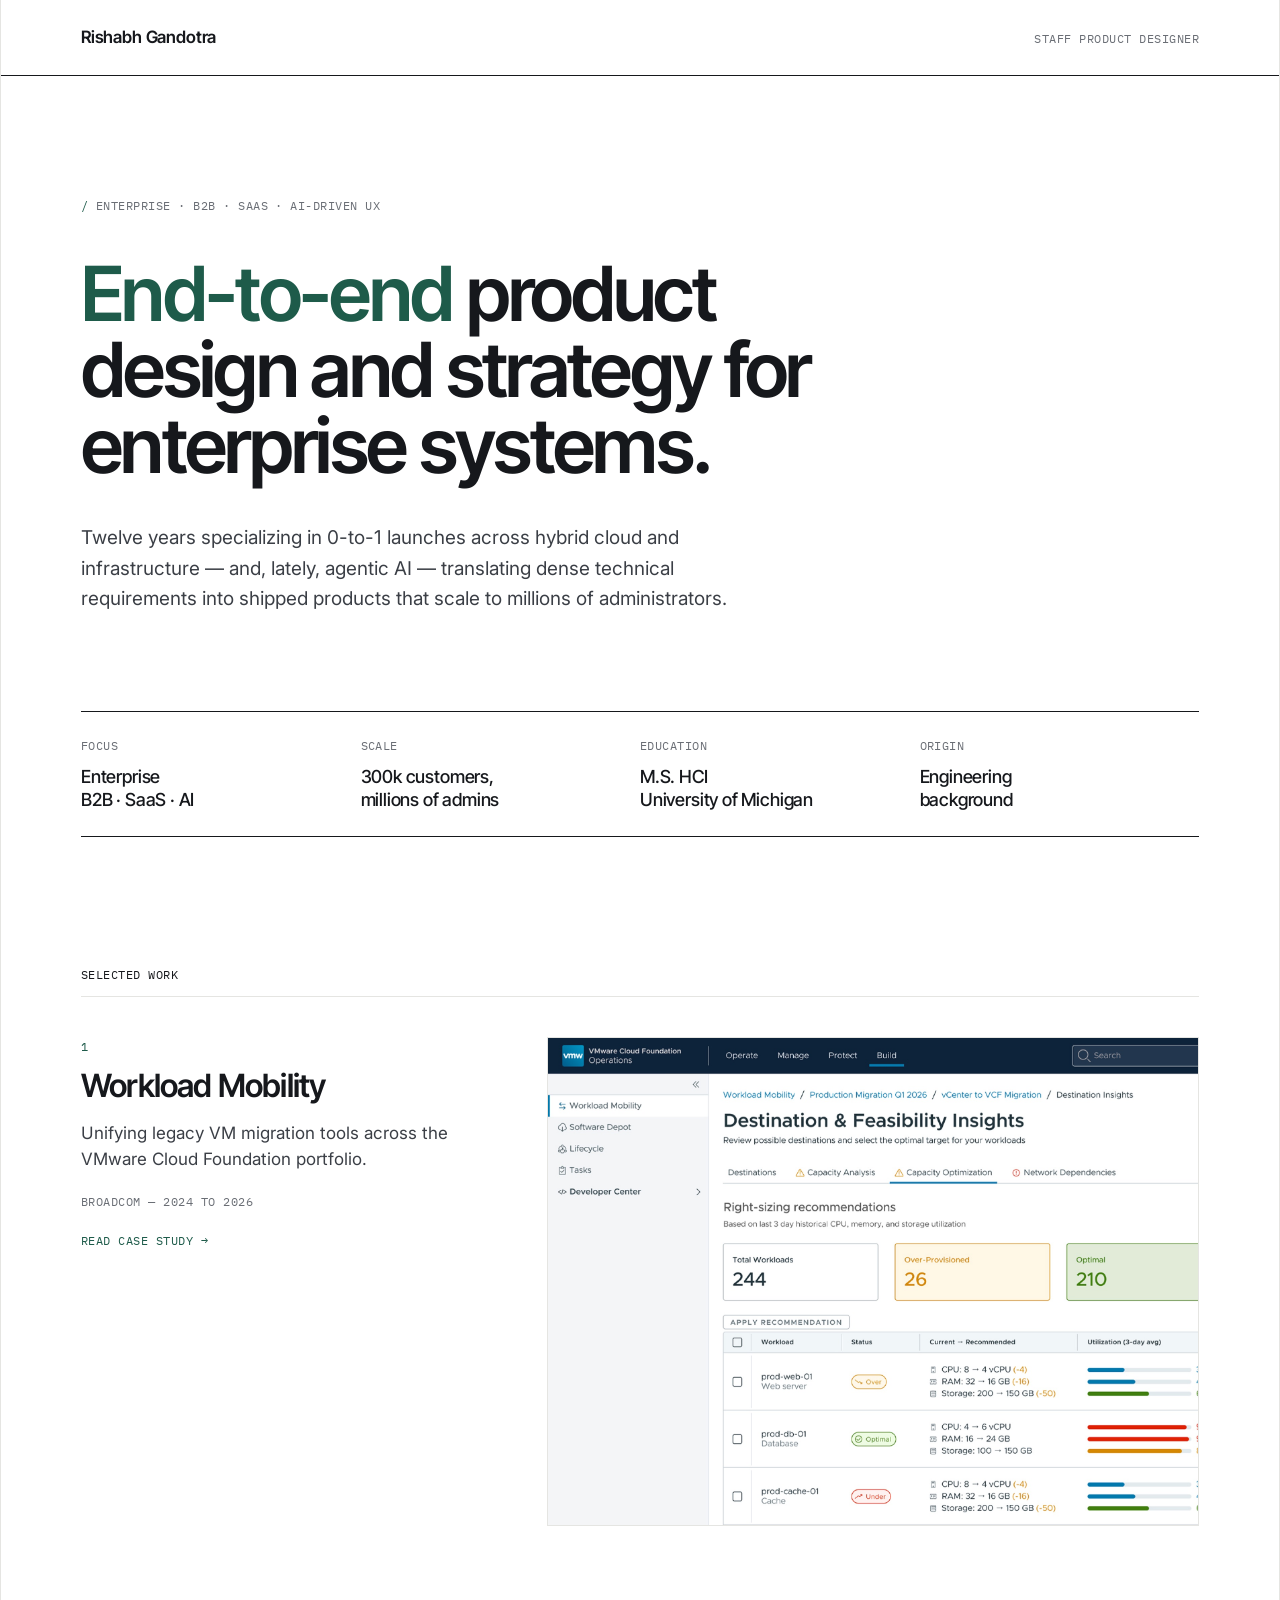
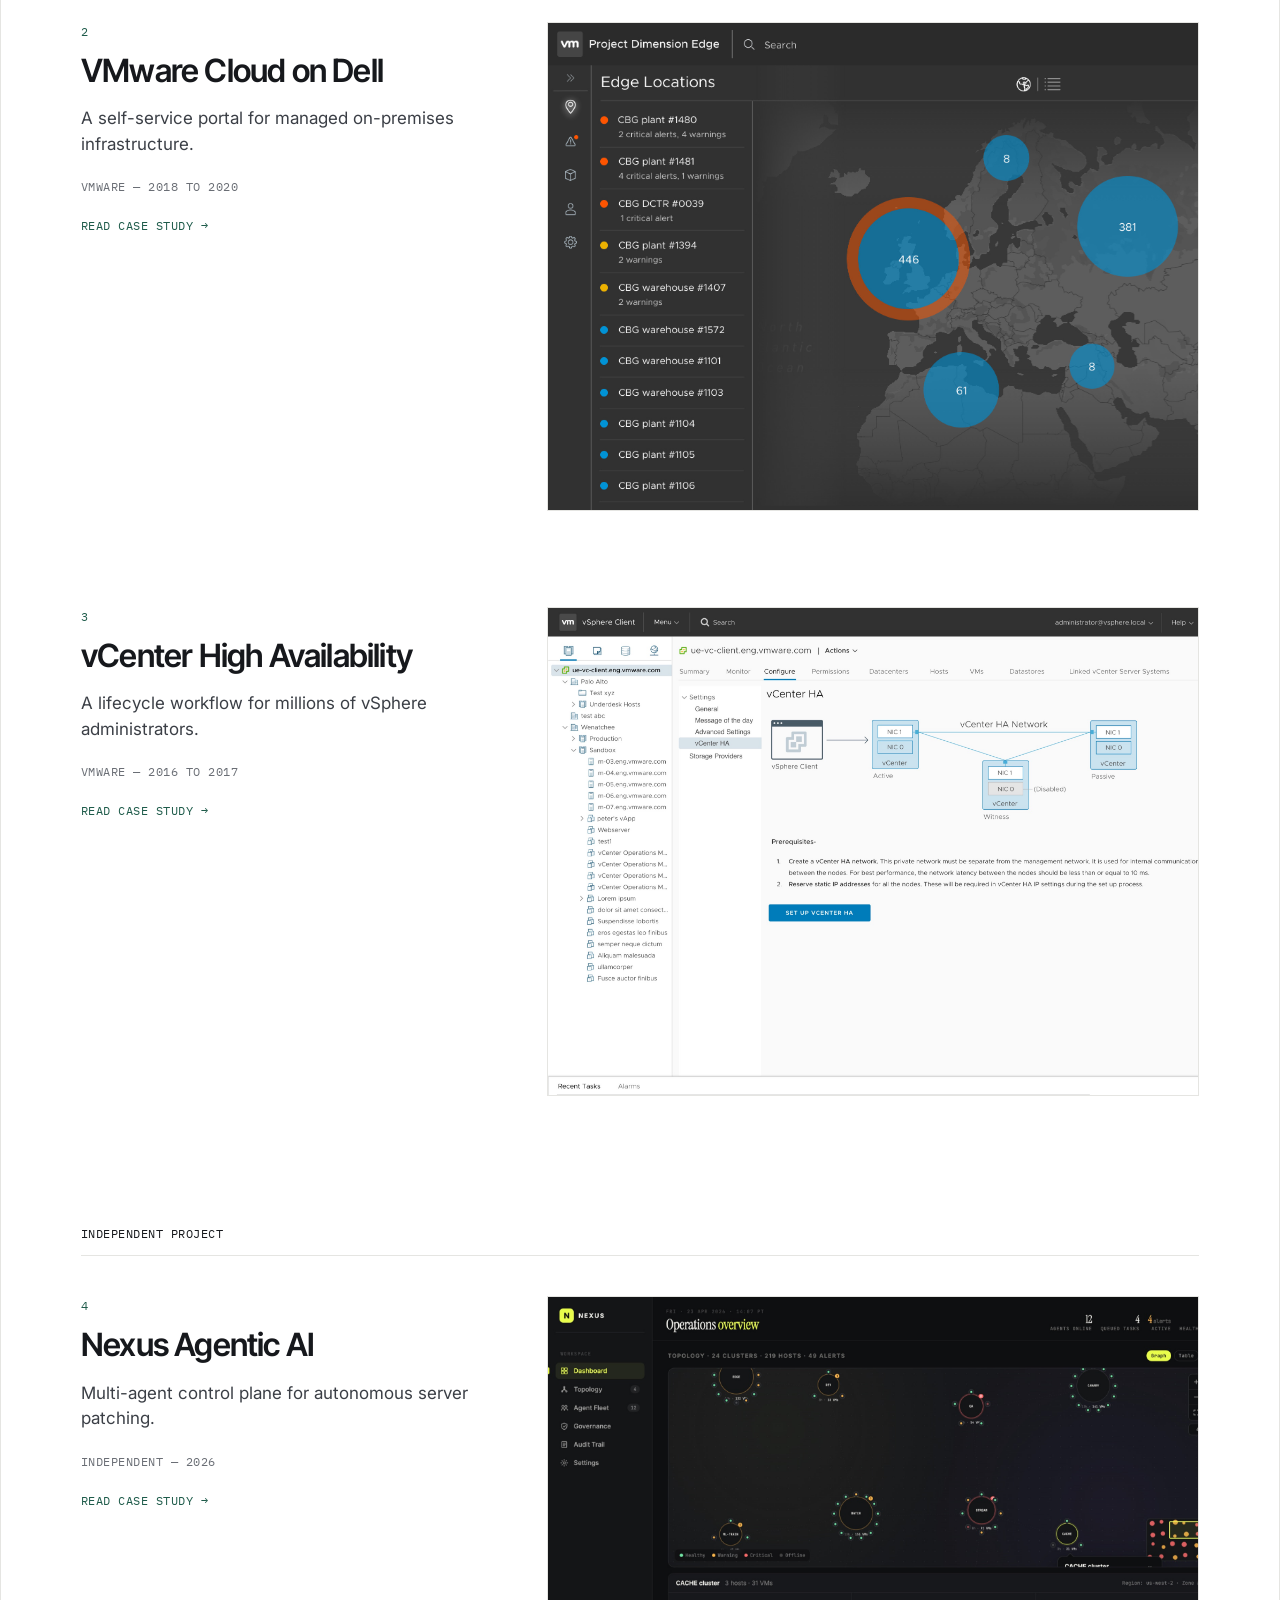
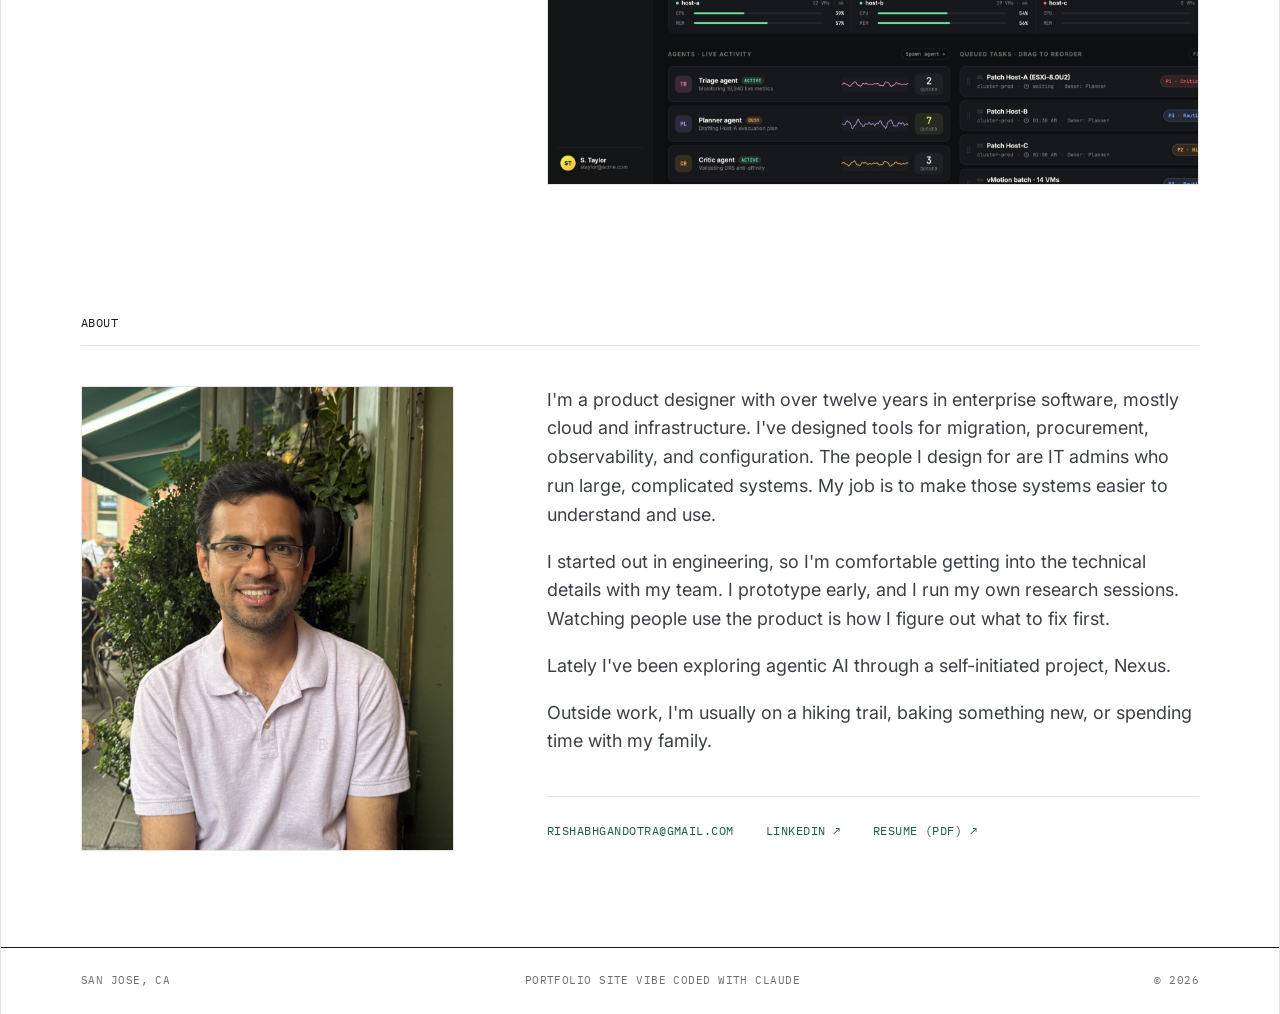
==== commit 0fa7585f: "Restyle case studies to match homepage; remove background grid - Shared case-study styles moved into" ====
--- a/index.html
+++ b/index.html
@@ -16,9 +16,8 @@
 #root { display: flex; justify-content: center; }
 
 /*
-  Layout grid: content sits inside a --gutter on each side and is split into
-  12 equal columns. The faint vertical lines in the background mark those
-  columns; text and images start on a line.
+  Layout: content sits inside a --gutter on each side and is placed on
+  12 equal columns (credentials 3 cols each, case rows 5 + 7, About 4 + 7).
 */
 .qm {
   --gutter: 80px;
@@ -26,10 +25,7 @@
   --label-gap: 40px;    /* section label's line → the content under it */
   --item-gap: 96px;     /* between case studies */
   --section-gap: 128px; /* end of one section → next section's label */
-  background-color: var(--bg);
-  background-image: linear-gradient(to right, var(--grid-line) 1px, transparent 1px);
-  background-size: calc((100% - 2 * var(--gutter)) / 12) 100%;
-  background-position: var(--gutter) 0;
+  background: var(--bg);
   color: var(--ink);
   font-family: var(--font-body);
   font-size: 16px;
@@ -265,7 +261,6 @@
     --label-gap: 24px;
     --item-gap: 56px;
     --section-gap: 80px;
-    background-image: none;
     border-left: none;
     border-right: none;
   }
--- a/assets/theme.css
+++ b/assets/theme.css
@@ -3,7 +3,7 @@
   Colors and fonts live here only. To restyle the site, change these values
   (and the font import) instead of editing each page.
 */
-@import url('https://fonts.googleapis.com/css2?family=Inter:wght@400;500;600&family=Inter+Tight:wght@400;500;600&family=IBM+Plex+Mono:wght@400;500&display=swap');
+@import url('https://fonts.googleapis.com/css2?family=Inter:ital,wght@0,400;0,500;0,600;1,400;1,500&family=Inter+Tight:wght@400;500;600&family=IBM+Plex+Mono:wght@400;500&display=swap');
 
 :root {
   /* Colors */
@@ -14,7 +14,6 @@
   --muted: #6A6E75;     /* labels, captions, dates */
   --hair: #E5E5E2;      /* hairline borders */
   --accent: #1E5B4A;    /* deep green: links, numbers, highlighted words */
-  --grid-line: rgba(22, 24, 28, 0.03); /* faint 12-column background grid */
 
   /* Fonts */
   --font-display: 'Inter Tight', 'Inter', sans-serif; /* headings, titles */
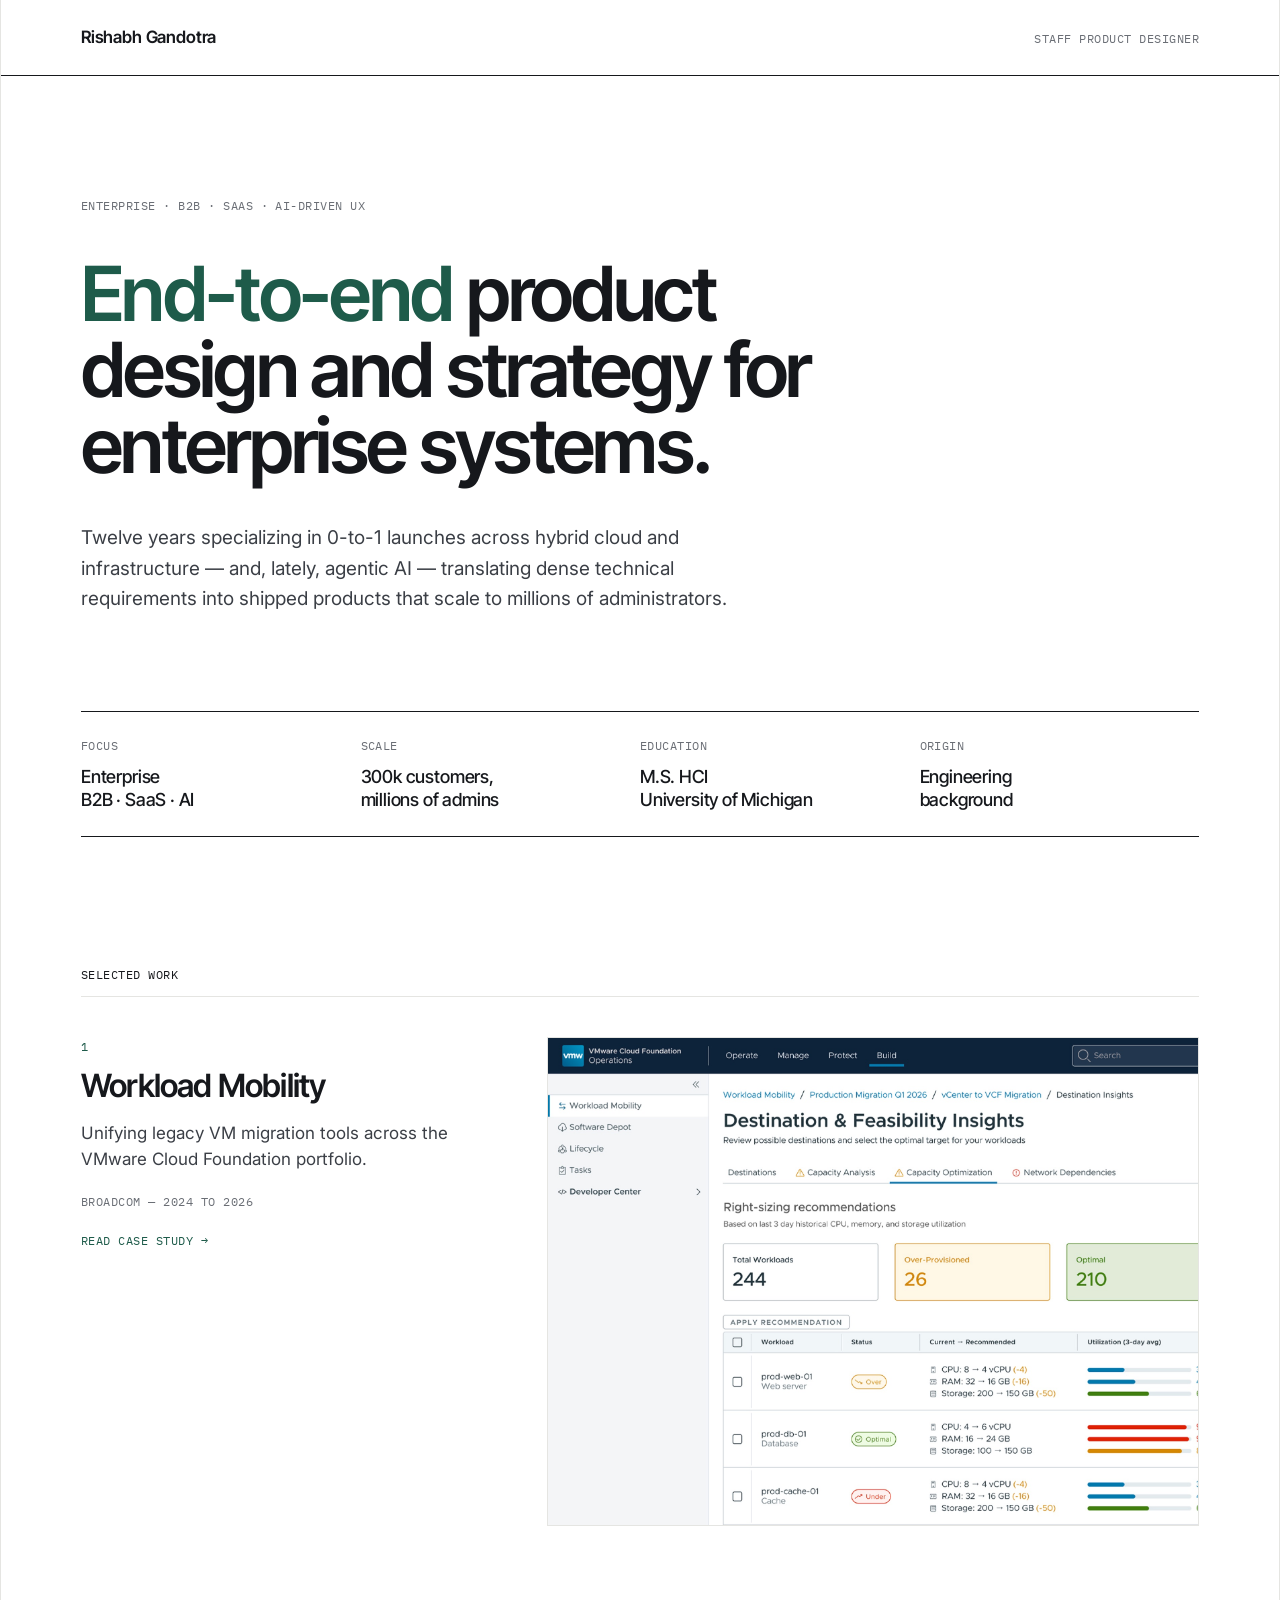
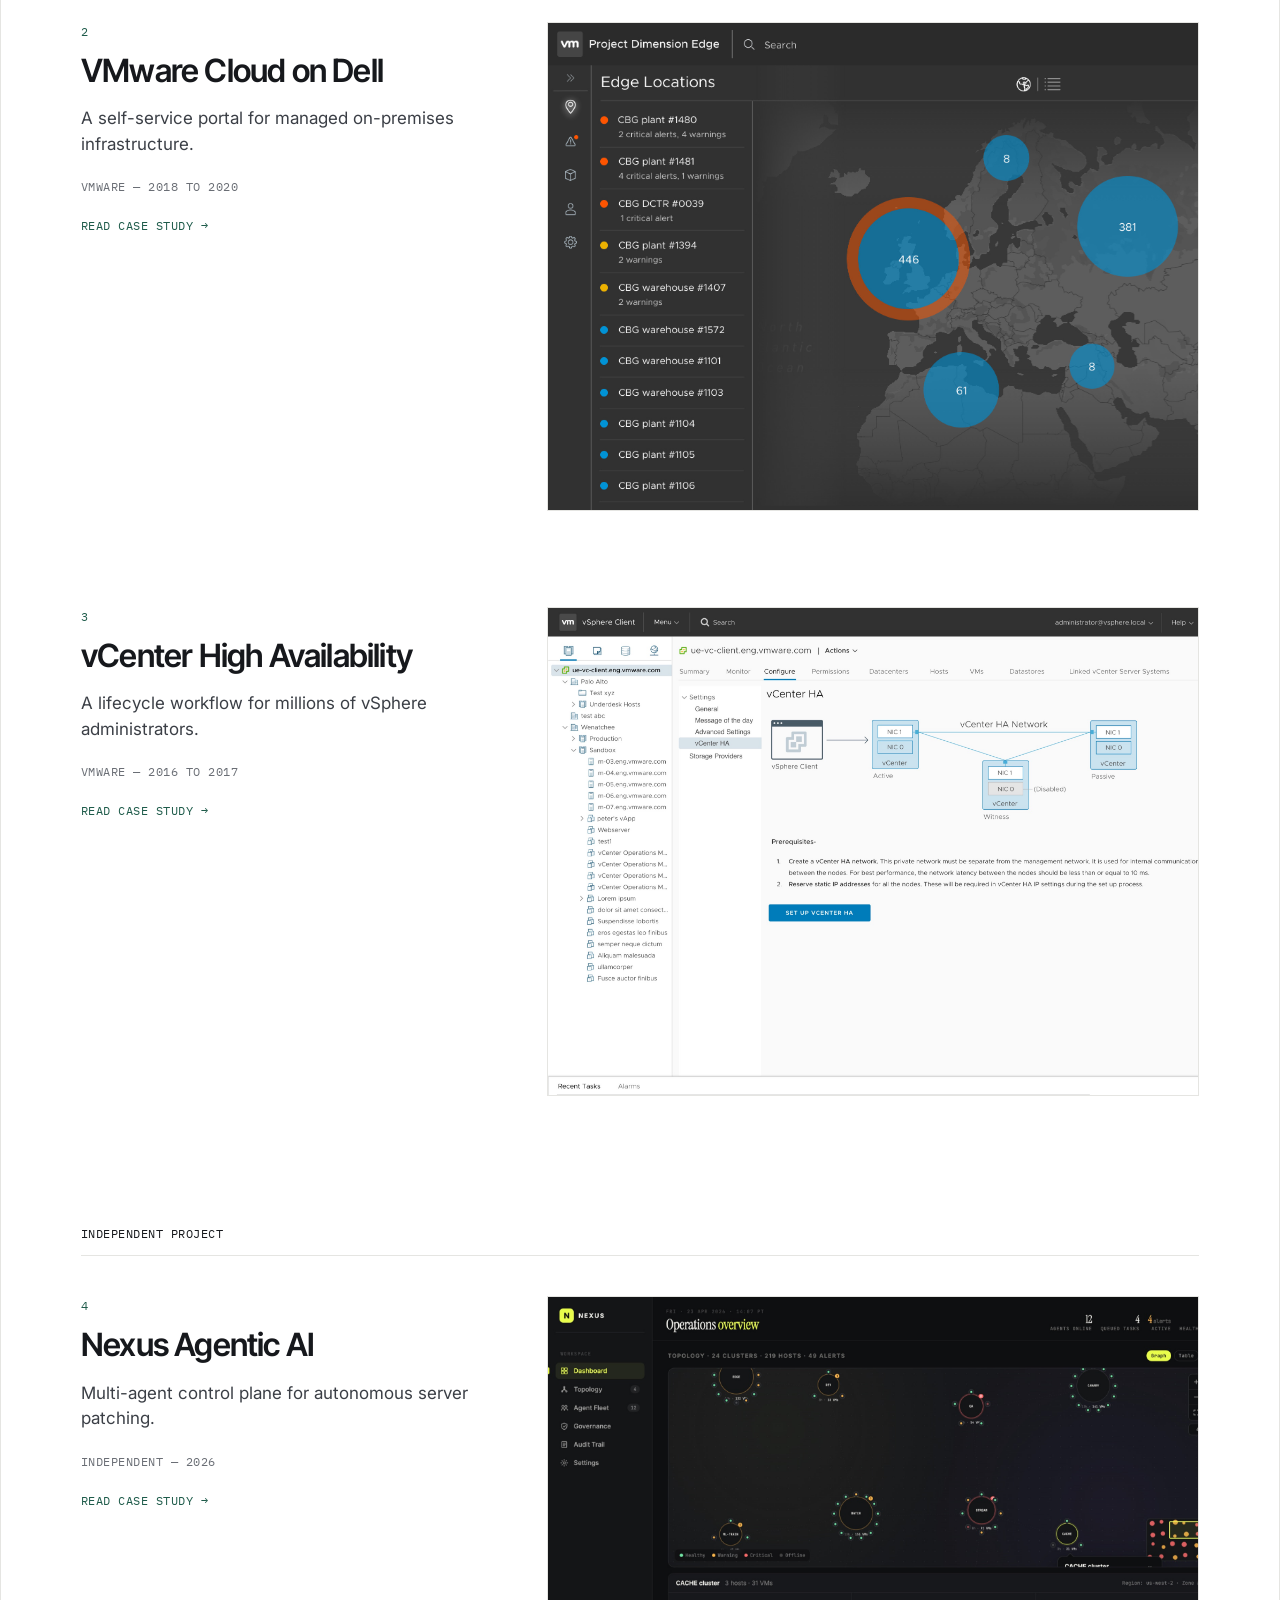
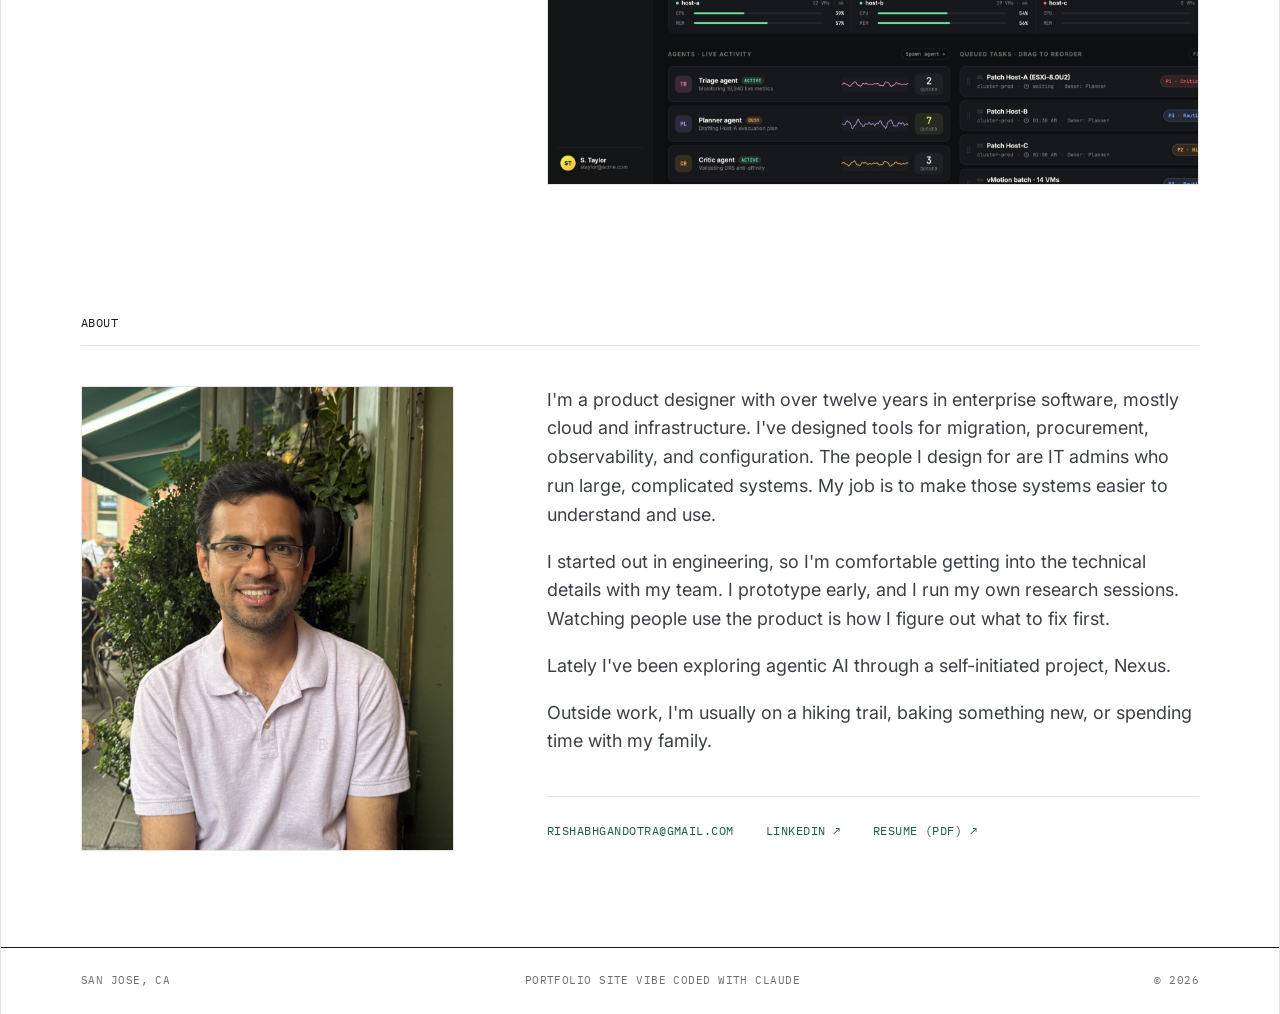
==== commit e41cea22: "Drop slash label markers; restyle résumé PDF to match site theme - Remove the green '/' before the h" ====
--- a/index.html
+++ b/index.html
@@ -77,7 +77,6 @@
 /* Hero */
 .qm .hero { padding: 120px var(--gutter) 96px; }
 .qm .hero .eyebrow { color: var(--muted); margin-bottom: 40px; }
-.qm .hero .eyebrow::before { content: "/ "; color: var(--accent); }
 .qm .display {
   font-family: var(--font-display);
   font-weight: 600;
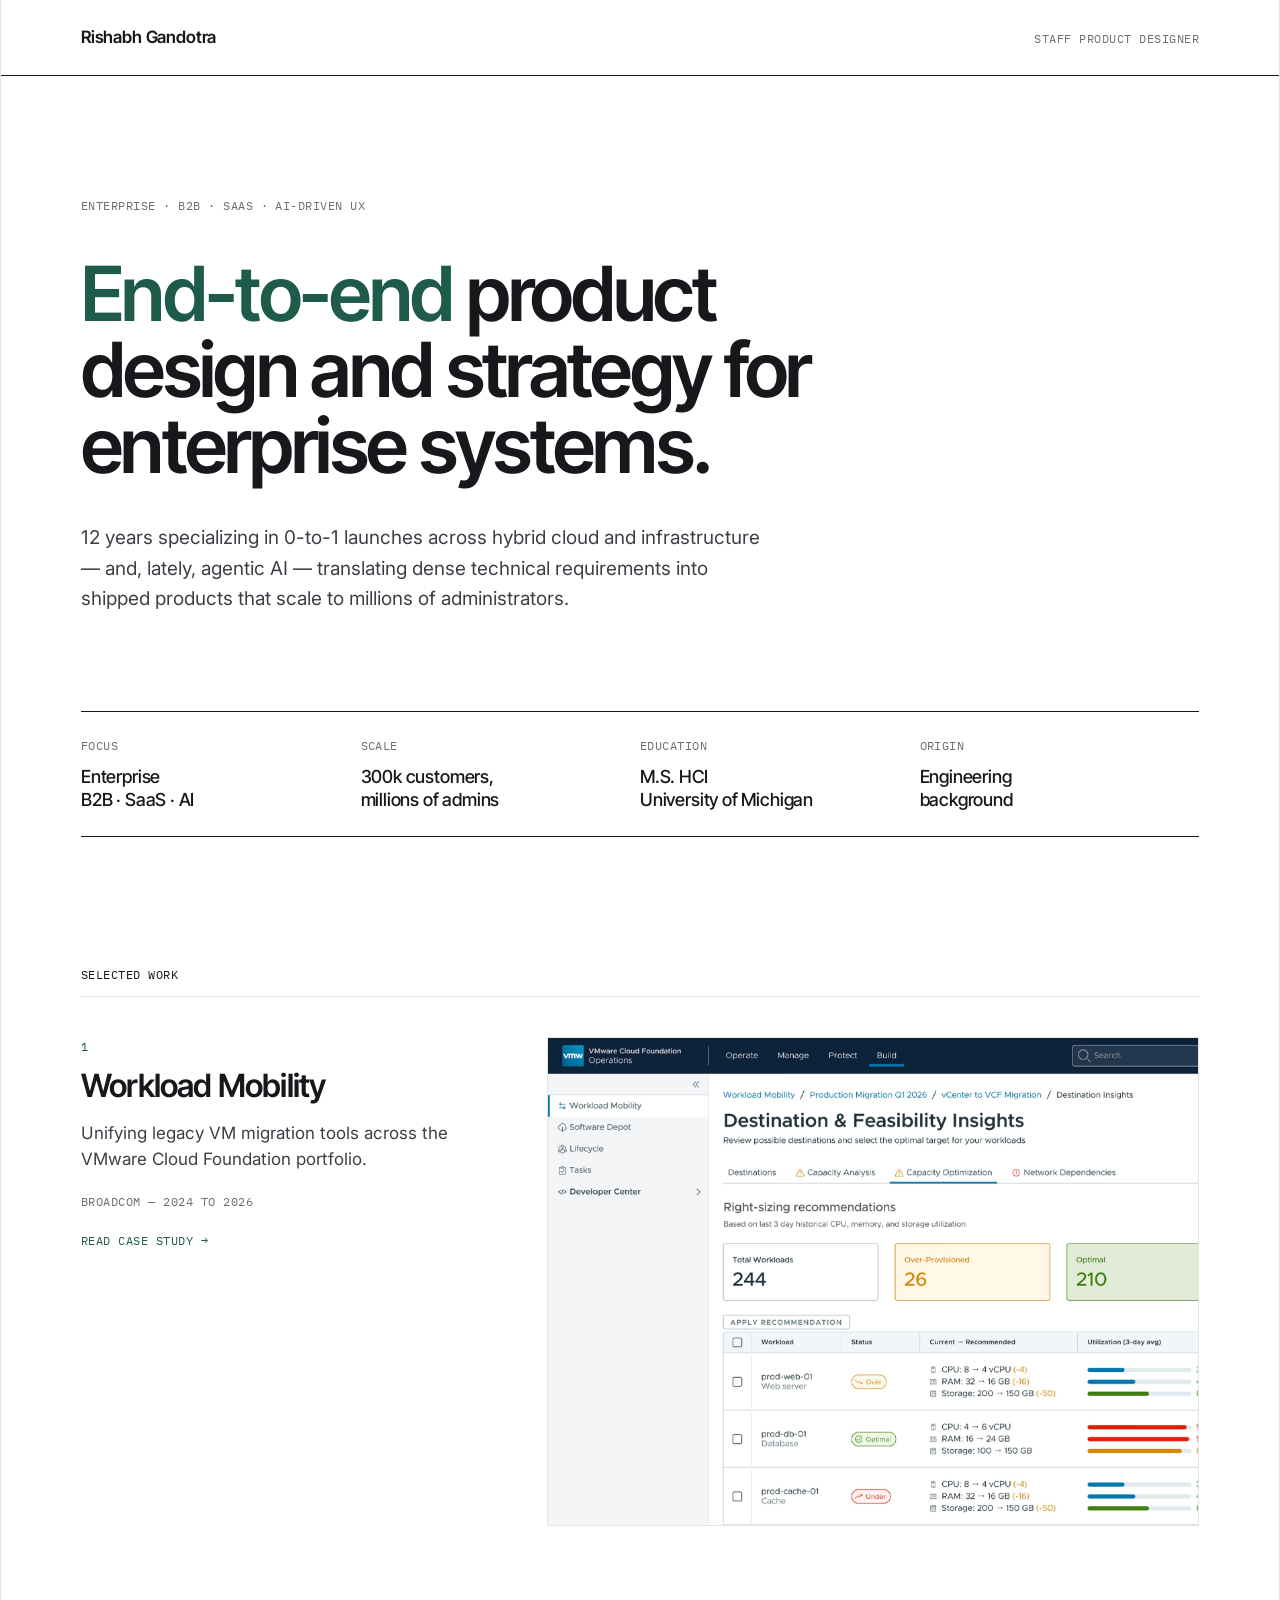
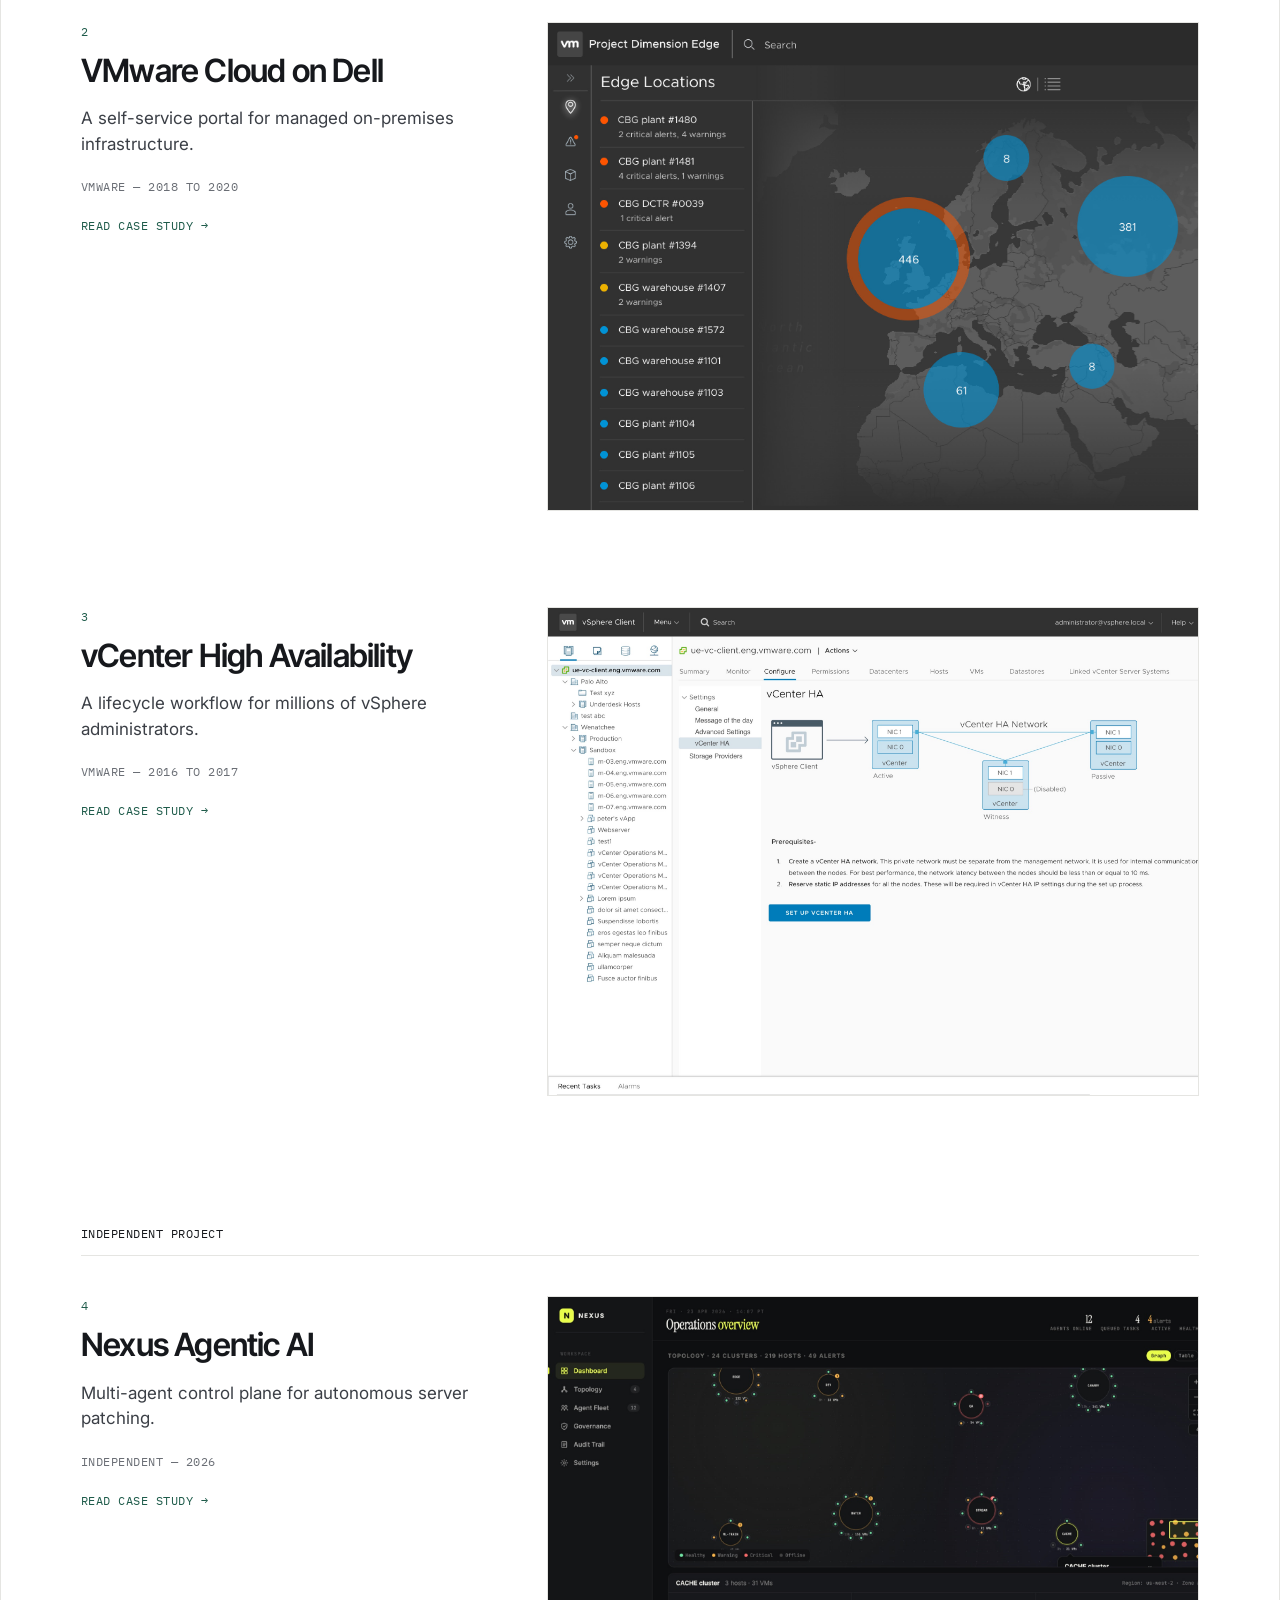
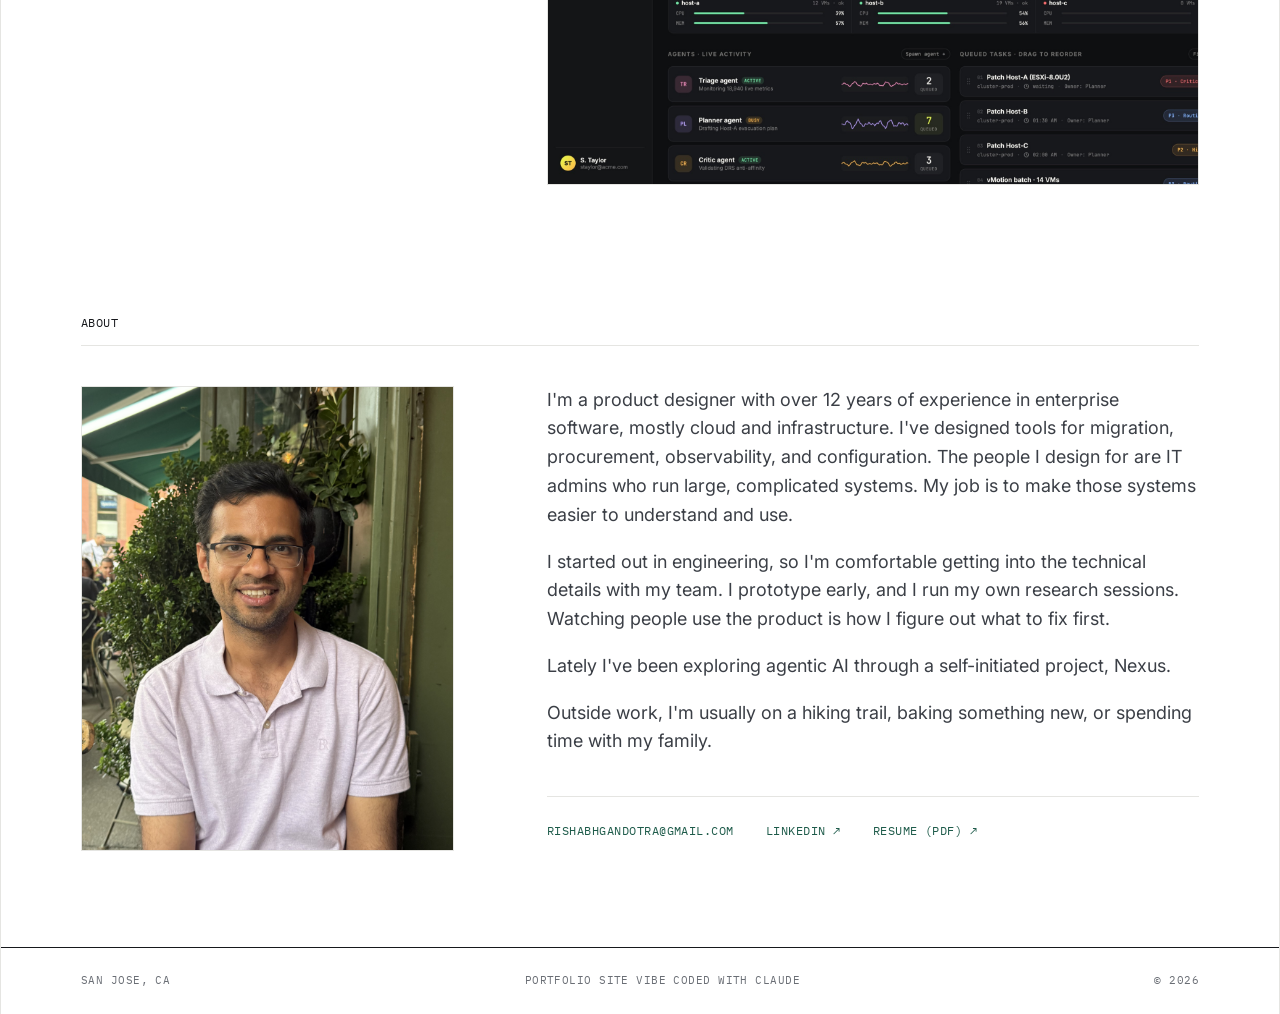
==== commit 1e904ad3: "Use '12 years' consistently in homepage hero and About Co-Authored-By: Claude Opus 5.5 <noreply@anth" ====
--- a/index.html
+++ b/index.html
@@ -328,7 +328,7 @@
     <section class="hero">
       <div class="eyebrow">Enterprise · B2B · SaaS · AI-driven UX</div>
       <h1 class="display"><em>End-to-end</em> product design and strategy for enterprise systems.</h1>
-      <p class="lead">Twelve years specializing in 0-to-1 launches across hybrid cloud and infrastructure — and, lately, agentic AI — translating dense technical requirements into shipped products that scale to millions of administrators.</p>
+      <p class="lead">12 years specializing in 0-to-1 launches across hybrid cloud and infrastructure — and, lately, agentic AI — translating dense technical requirements into shipped products that scale to millions of administrators.</p>
     </section>
 
     <section class="credentials" aria-label="Credentials">
@@ -423,7 +423,7 @@
           <img loading="lazy" src="assets/portrait.jpg" alt="Rishabh Gandotra">
         </div>
         <div class="about-text">
-          <p>I'm a product designer with over twelve years in enterprise software, mostly cloud and infrastructure. I've designed tools for migration, procurement, observability, and configuration. The people I design for are IT admins who run large, complicated systems. My job is to make those systems easier to understand and use.</p>
+          <p>I'm a product designer with over 12 years of experience in enterprise software, mostly cloud and infrastructure. I've designed tools for migration, procurement, observability, and configuration. The people I design for are IT admins who run large, complicated systems. My job is to make those systems easier to understand and use.</p>
           <p>I started out in engineering, so I'm comfortable getting into the technical details with my team. I prototype early, and I run my own research sessions. Watching people use the product is how I figure out what to fix first.</p>
           <p>Lately I've been exploring agentic AI through a self-initiated project, Nexus.</p>
           <p>Outside work, I'm usually on a hiking trail, baking something new, or spending time with my family.</p>
